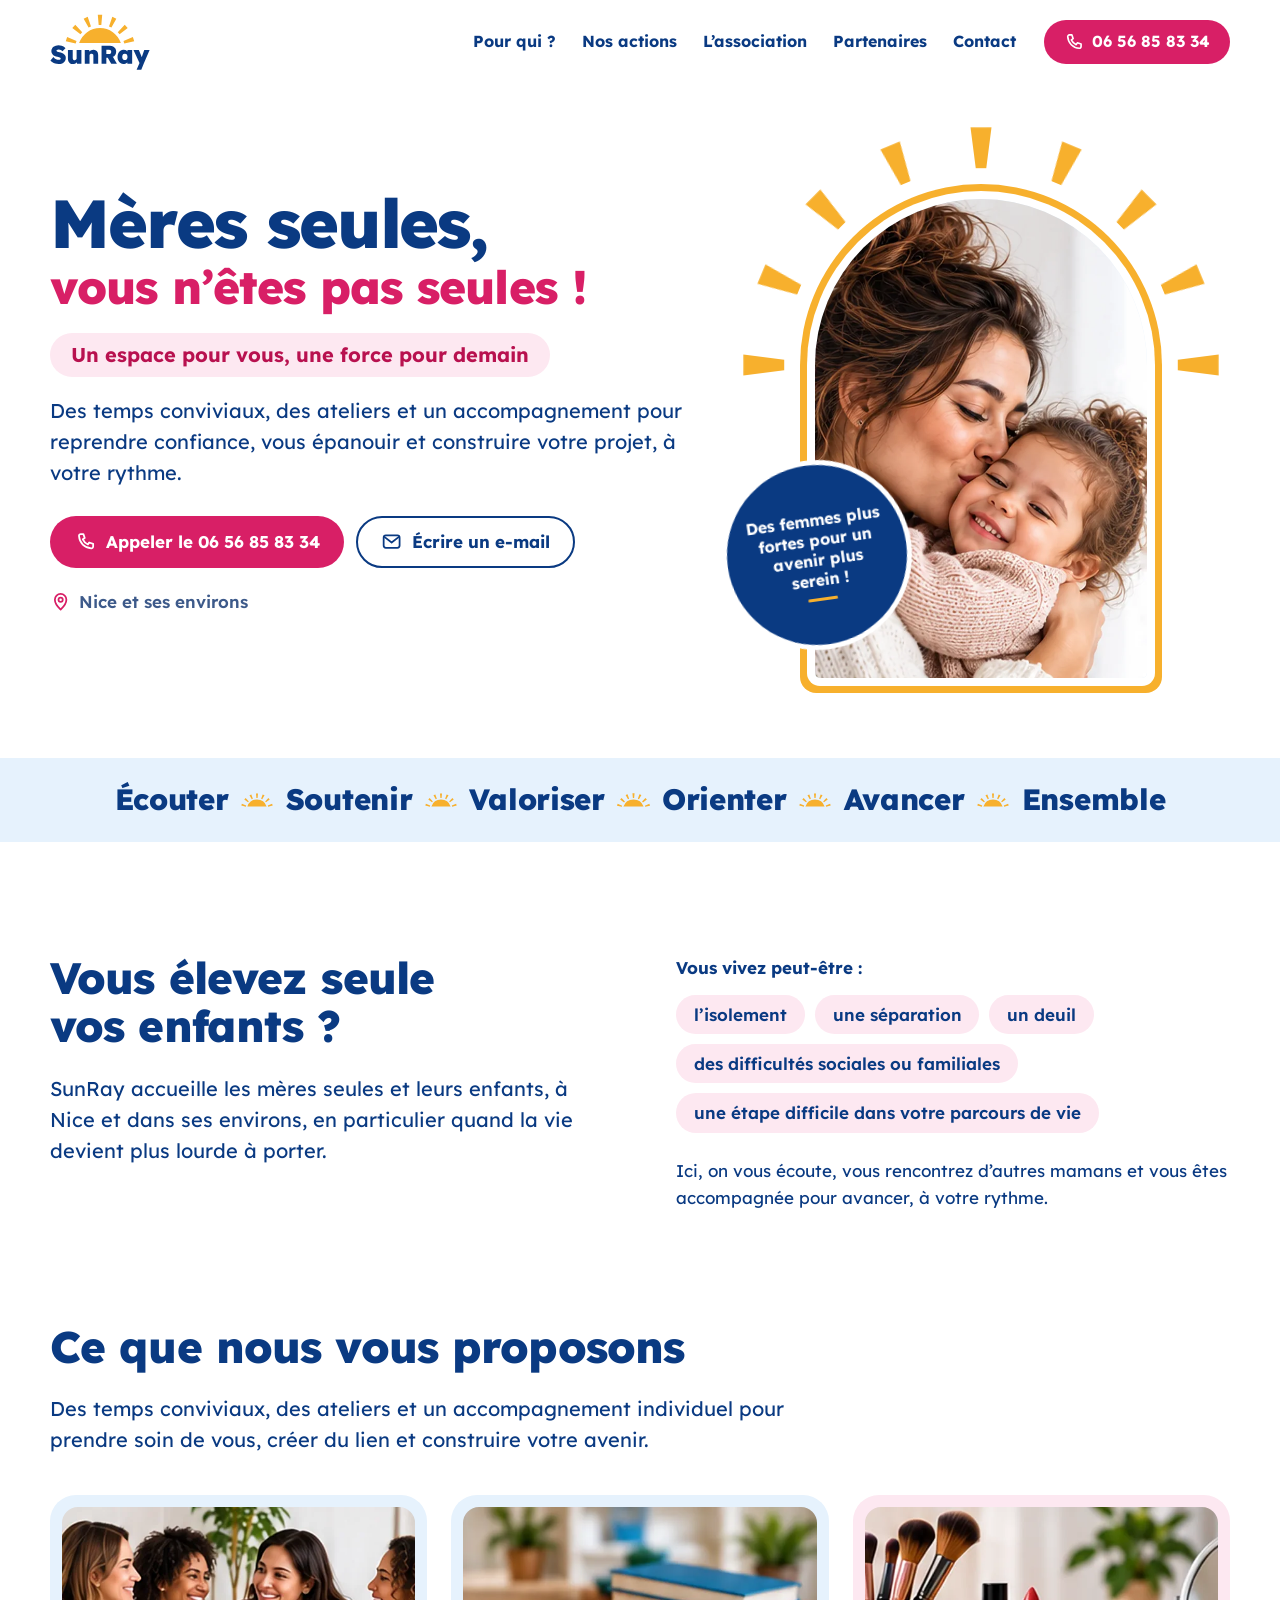
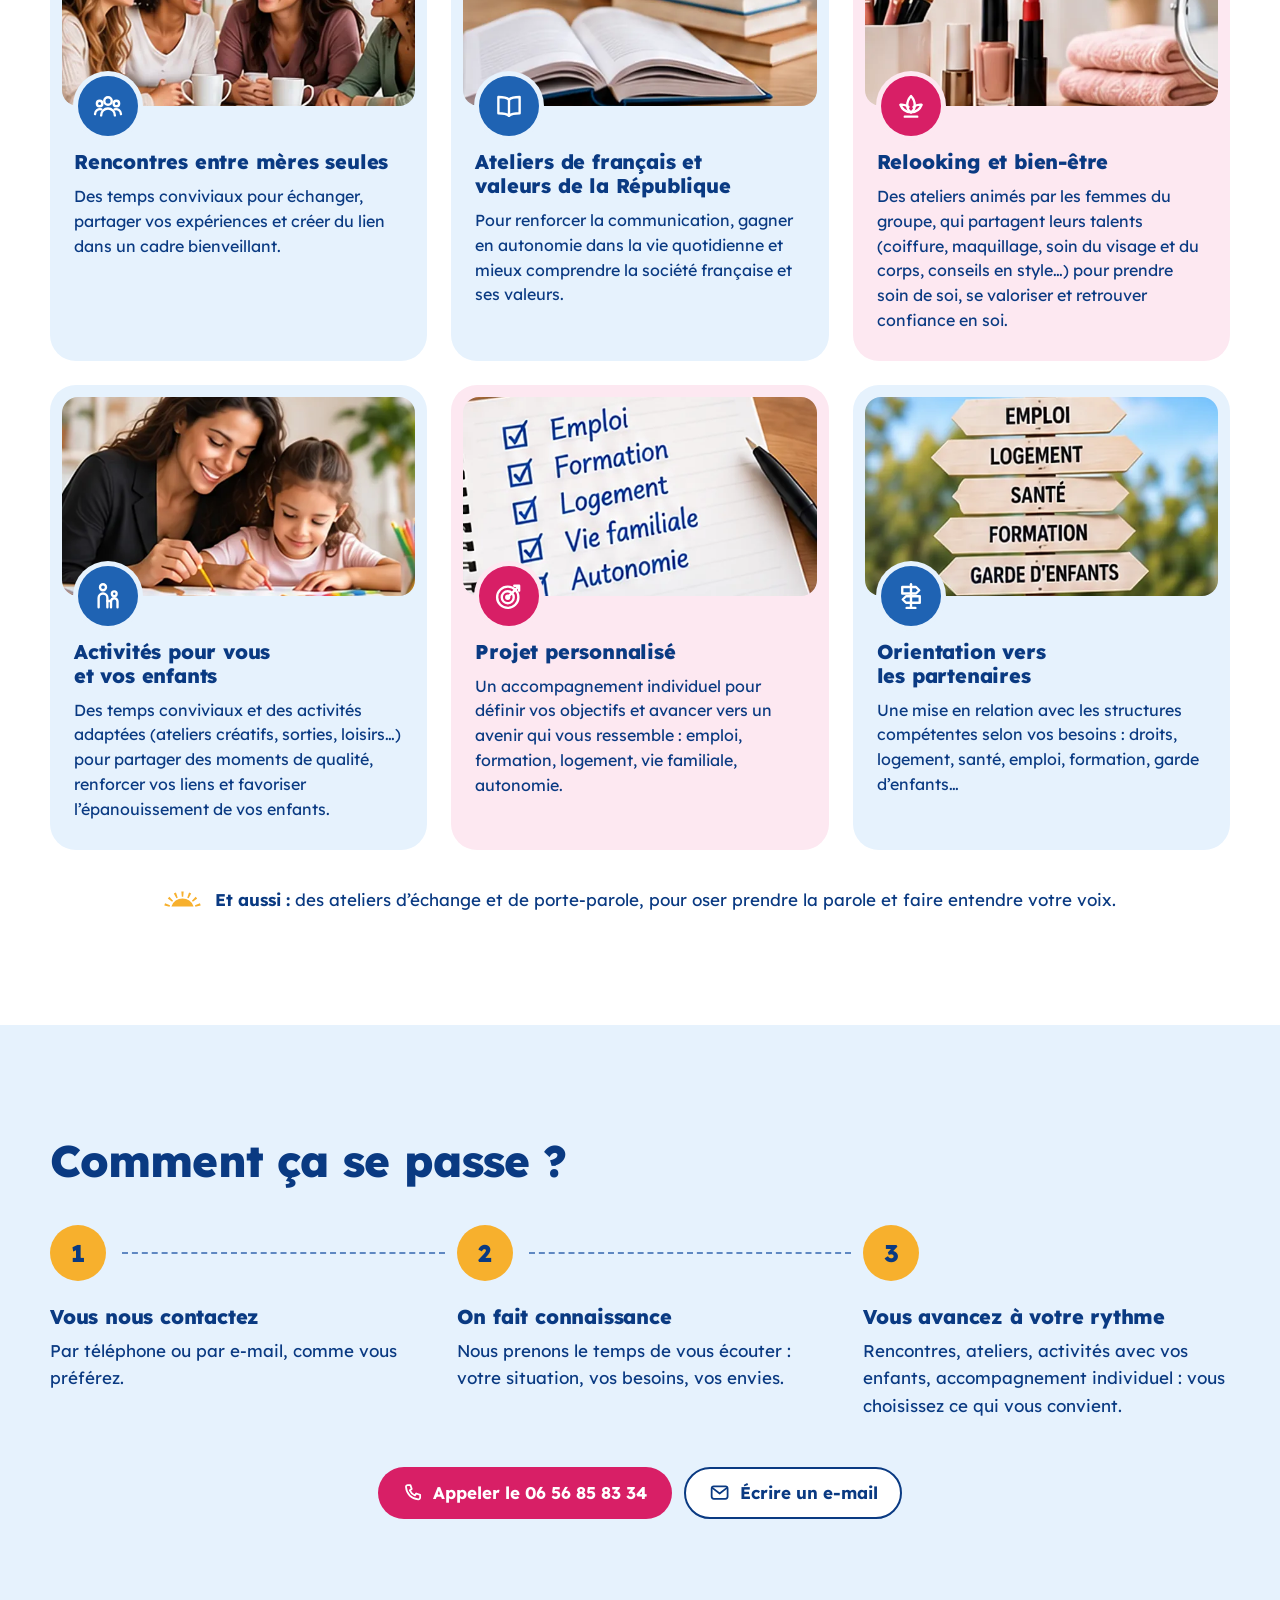
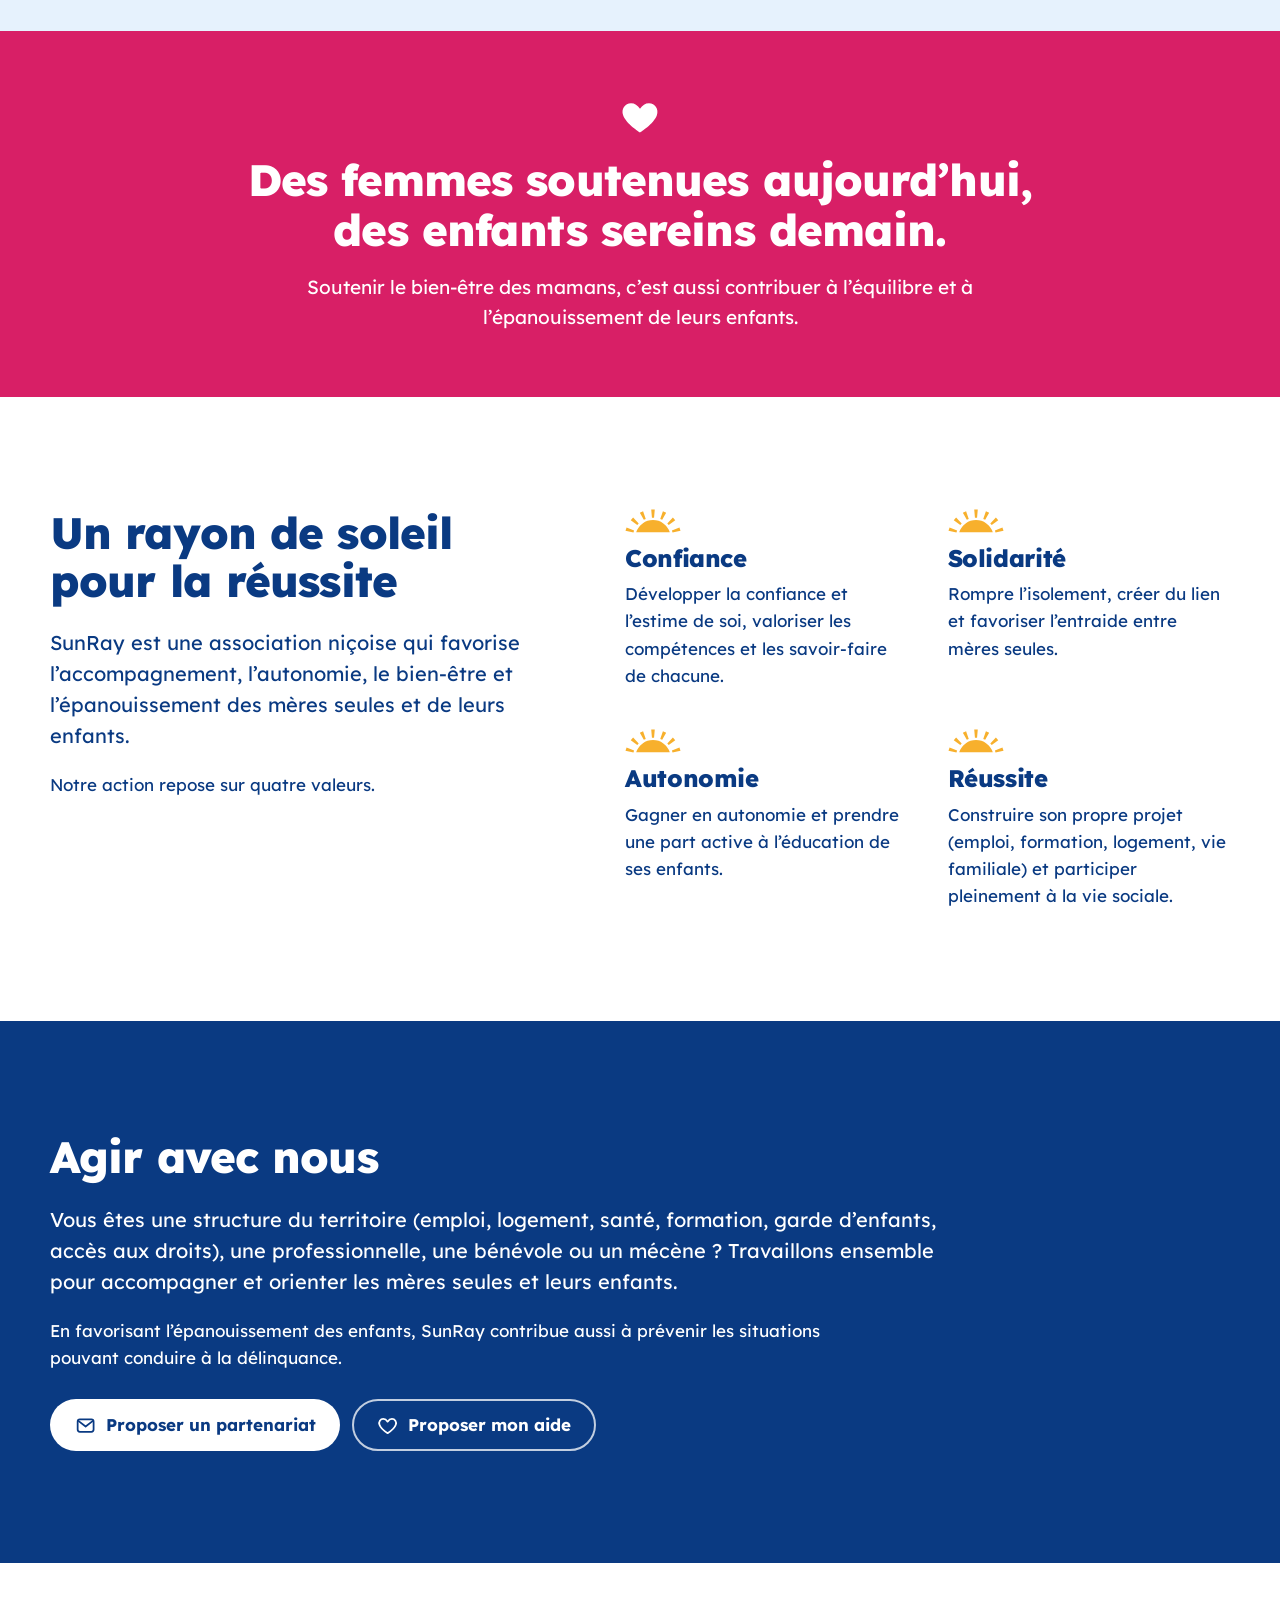
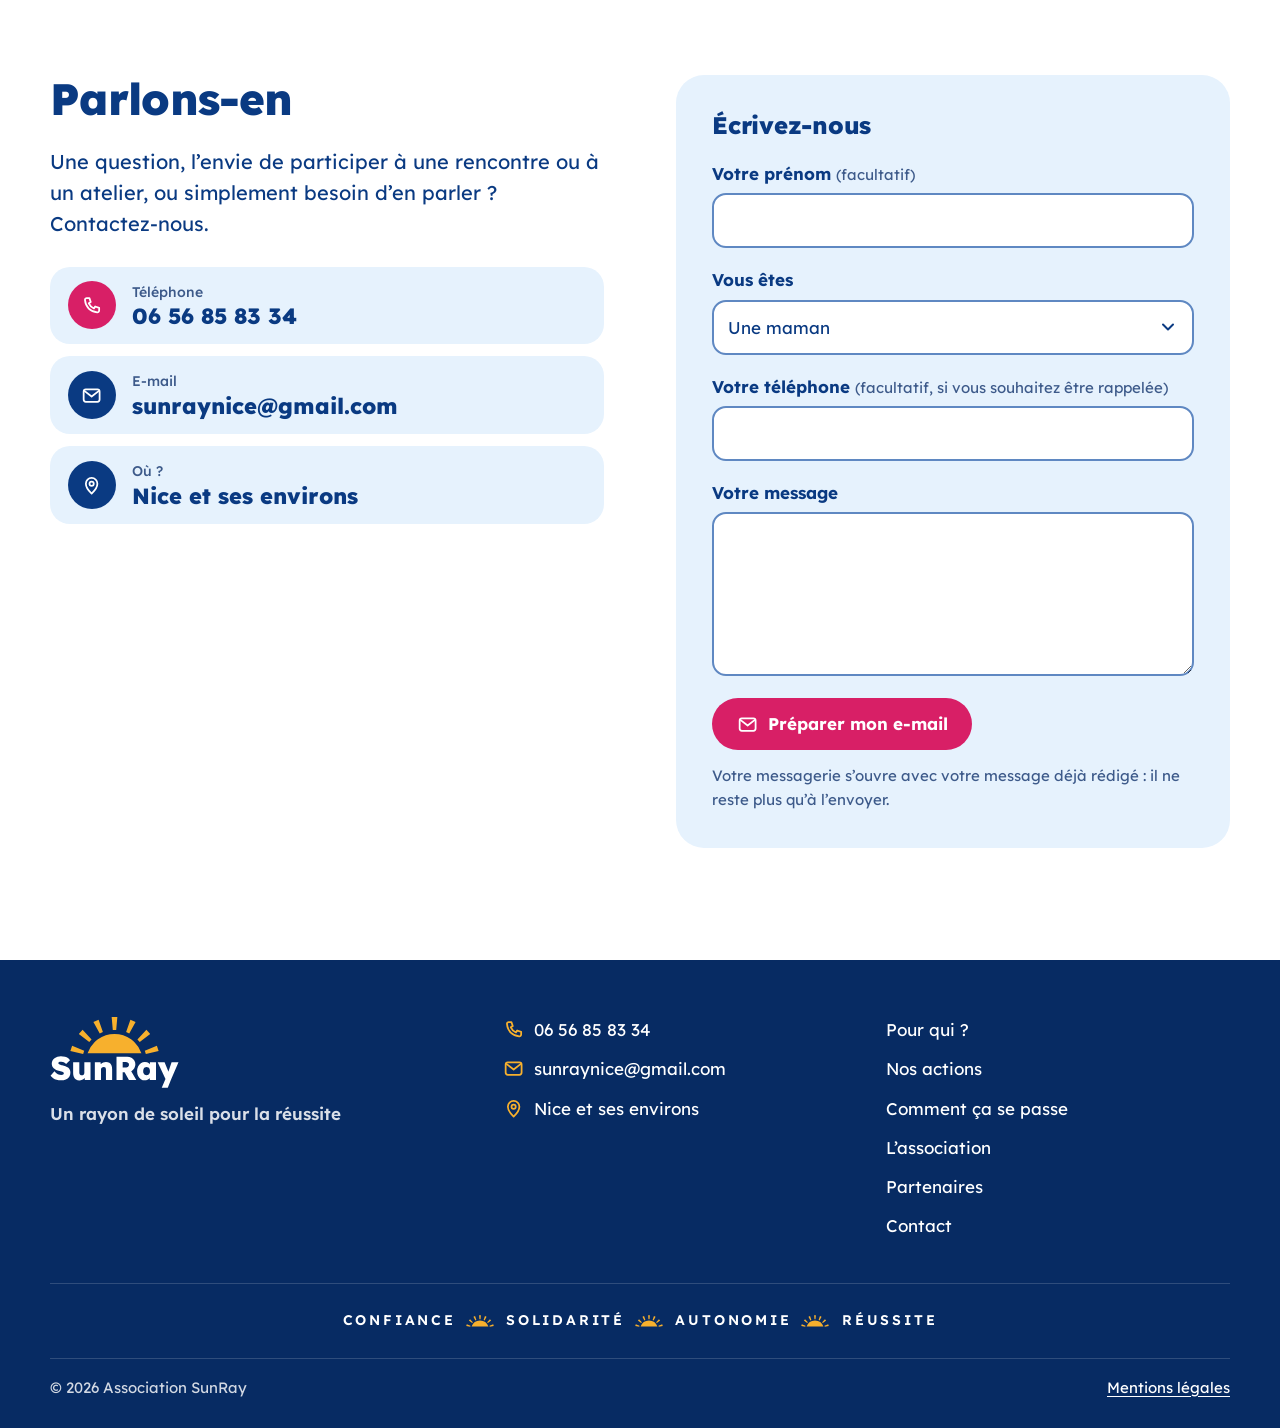
==== index.html @ 21c4cdbb "Add files via upload" ====
<!doctype html>
<html lang="fr" class="no-js">
<head>
  <meta charset="utf-8">
  <meta name="viewport" content="width=device-width, initial-scale=1">
  <title>SunRay – Association pour les mères seules à Nice</title>
  <meta name="description" content="SunRay accompagne les mères seules et leurs enfants à Nice et ses environs : rencontres, ateliers de français, bien-être, activités avec les enfants, projet personnalisé et orientation vers les partenaires.">
  <meta name="theme-color" content="#0A3A82">
  <script>document.documentElement.className = document.documentElement.className.replace("no-js", "js");</script>

  <!-- Partage sur les réseaux sociaux. Une fois le site en ligne, remplacer le chemin de l’image par l’adresse complète (ex. https://www.votre-site.fr/assets/img/og-sunray.jpg). -->
  <meta property="og:type" content="website">
  <meta property="og:locale" content="fr_FR">
  <meta property="og:site_name" content="SunRay">
  <meta property="og:title" content="SunRay – Mères seules, vous n’êtes pas seules !">
  <meta property="og:description" content="Des temps conviviaux, des ateliers et un accompagnement pour reprendre confiance, vous épanouir et construire votre projet, à votre rythme. Nice et ses environs.">
  <meta property="og:image" content="assets/img/og-sunray.jpg">
  <meta name="twitter:card" content="summary_large_image">

  <link rel="icon" href="favicon.svg" type="image/svg+xml">
  <link rel="icon" href="favicon-32.png" sizes="32x32" type="image/png">
  <link rel="apple-touch-icon" href="apple-touch-icon.png">
  <link rel="preload" href="assets/fonts/lexend-latin-var.woff2" as="font" type="font/woff2" crossorigin>
  <link rel="stylesheet" href="assets/css/style.css">

  <script type="application/ld+json">
  {
    "@context": "https://schema.org",
    "@type": "NGO",
    "name": "SunRay",
    "alternateName": "Association SunRay",
    "slogan": "Un rayon de soleil pour la réussite",
    "description": "Association qui accompagne les mères seules et leurs enfants à Nice et ses environs : rencontres, ateliers, accompagnement individuel et orientation vers les partenaires.",
    "telephone": "+33656858334",
    "email": "sunraynice@gmail.com",
    "areaServed": "Nice et ses environs",
    "address": { "@type": "PostalAddress", "addressLocality": "Nice", "addressCountry": "FR" }
  }
  </script>
</head>
<body id="top">
  <a class="skip-link" href="#contenu">Aller au contenu</a>

  <!-- Icônes -->
  <svg class="sprite" aria-hidden="true" focusable="false">
    <symbol id="i-phone" viewBox="0 0 24 24"><path d="M6.5 3.5h3l1.5 4.5-2.2 1.4a12 12 0 0 0 5.8 5.8l1.4-2.2 4.5 1.5v3a2 2 0 0 1-2.2 2C10.6 18.9 5.1 13.4 4.5 5.7a2 2 0 0 1 2-2.2z"/></symbol>
    <symbol id="i-mail" viewBox="0 0 24 24"><rect x="3" y="5" width="18" height="14" rx="2.5"/><path d="M3.8 6.6 12 13l8.2-6.4"/></symbol>
    <symbol id="i-pin" viewBox="0 0 24 24"><path d="M12 21s-6.5-6.2-6.5-11.2a6.5 6.5 0 0 1 13 0C18.5 14.8 12 21 12 21z"/><circle cx="12" cy="9.8" r="2.4"/></symbol>
    <symbol id="i-heart" viewBox="0 0 24 24"><path d="M12 20.5s-7.5-4.6-9.2-9.4C1.6 7.7 3.8 4.5 7.1 4.5c2 0 3.6 1.1 4.9 3 1.3-1.9 2.9-3 4.9-3 3.3 0 5.5 3.2 4.3 6.6-1.7 4.8-9.2 9.4-9.2 9.4z"/></symbol>
    <symbol id="i-group" viewBox="0 0 24 24"><circle cx="12" cy="8" r="3"/><path d="M6.5 19.5a5.5 5.5 0 0 1 11 0"/><circle cx="5.3" cy="10" r="2.2"/><path d="M1.6 18.5a4 4 0 0 1 5.1-3.8"/><circle cx="18.7" cy="10" r="2.2"/><path d="M22.4 18.5a4 4 0 0 0-5.1-3.8"/></symbol>
    <symbol id="i-book" viewBox="0 0 24 24"><path d="M12 6.8C10.2 5.3 7.6 4.8 3.5 4.8v13c4.1 0 6.7.5 8.5 2 1.8-1.5 4.4-2 8.5-2v-13c-4.1 0-6.7.5-8.5 2z"/><path d="M12 6.8v13"/></symbol>
    <symbol id="i-lotus" viewBox="0 0 24 24"><path d="M12 4c2.2 2.4 3 5.2 3 7.5S13.6 16 12 17c-1.6-1-3-3.2-3-5.5S9.8 6.4 12 4z"/><path d="M12 17c-3.8 0-7-2.2-8.5-6 2.6-.3 4.8.4 6.5 1.8"/><path d="M12 17c3.8 0 7-2.2 8.5-6-2.6-.3-4.8.4-6.5 1.8"/><path d="M7 20.5h10"/></symbol>
    <symbol id="i-family" viewBox="0 0 24 24"><circle cx="8" cy="5" r="2.4"/><path d="M4.5 21v-7.5a3.5 3.5 0 0 1 7 0V21"/><circle cx="17" cy="10.2" r="1.9"/><path d="M14.4 21v-4.6a2.6 2.6 0 0 1 5.2 0V21"/><path d="M11.5 16h2.9"/></symbol>
    <symbol id="i-target" viewBox="0 0 24 24"><circle cx="11" cy="13" r="8.5"/><circle cx="11" cy="13" r="4.8"/><circle cx="11" cy="13" r="1.2"/><path d="m11 13 8.5-8.5"/><path d="M16.2 3.8h3.9v3.9"/></symbol>
    <symbol id="i-signpost" viewBox="0 0 24 24"><path d="M12 2.5v19"/><path d="M5 4.8h11l2.6 2.6-2.6 2.6H5z"/><path d="M19 12.2H8l-2.6 2.6L8 17.4h11z"/><path d="M8.5 21.5h7"/></symbol>
    <symbol id="i-menu" viewBox="0 0 24 24"><path d="M4 7h16M4 12h16M4 17h16"/></symbol>
    <symbol id="i-close" viewBox="0 0 24 24"><path d="M6 6l12 12M18 6 6 18"/></symbol>
    <symbol id="i-sun" viewBox="-158 -162 316 134"><path d="M-94.74 -32 A100 100 0 0 1 94.74 -32 Z"/><path d="M110.27 -29.52 L155.26 -39.93 L149.08 -58.95 L106.57 -40.93 Z M88.73 -71.82 L125.59 -99.63 L112.21 -114.49 L80.70 -80.74 Z M51.85 -101.70 L74.21 -142.10 L55.94 -150.23 L40.89 -106.58 Z M6.00 -114.00 L10.00 -160.00 L-10.00 -160.00 L-6.00 -114.00 Z M-40.89 -106.58 L-55.94 -150.23 L-74.21 -142.10 L-51.85 -101.70 Z M-80.70 -80.74 L-112.21 -114.49 L-125.59 -99.63 L-88.73 -71.82 Z M-106.57 -40.93 L-149.08 -58.95 L-155.26 -39.93 L-110.27 -29.52 Z"/></symbol>
  </svg>

  <header class="site-header">
    <div class="container header-inner">
      <a class="brand" href="#top" aria-label="SunRay, retour en haut de la page">
        <img src="assets/img/logo-sunray.svg" alt="" width="104" height="58">
      </a>
      <button class="nav-toggle" type="button" aria-expanded="false" aria-controls="site-nav">
        <svg class="icon icon-open" aria-hidden="true"><use href="#i-menu"/></svg>
        <svg class="icon icon-close" aria-hidden="true"><use href="#i-close"/></svg>
        <span>Menu</span>
      </button>
      <nav id="site-nav" class="site-nav" aria-label="Navigation principale">
        <ul>
          <li><a href="#pour-qui">Pour qui&nbsp;?</a></li>
          <li><a href="#actions">Nos actions</a></li>
          <li><a href="#association">L’association</a></li>
          <li><a href="#agir">Partenaires</a></li>
          <li><a href="#contact">Contact</a></li>
        </ul>
        <a class="btn btn-pink btn-sm" href="tel:+33656858334">
          <svg class="icon" aria-hidden="true"><use href="#i-phone"/></svg>06&nbsp;56&nbsp;85&nbsp;83&nbsp;34
        </a>
      </nav>
    </div>
  </header>

  <main id="contenu">

    <!-- Accueil -->
    <section class="hero" aria-labelledby="hero-title">
      <div class="container hero-grid">
        <div class="hero-text">
          <h1 id="hero-title">
            <span class="h1-main">Mères seules,</span>
            <span class="h1-sub">vous n’êtes pas seules&nbsp;!</span>
          </h1>
          <p class="hero-tagline">Un espace pour vous, une force pour&nbsp;demain</p>
          <p class="hero-lead">Des temps conviviaux, des ateliers et un accompagnement pour reprendre confiance, vous épanouir et construire votre projet, à votre rythme.</p>
          <div class="btn-row">
            <a class="btn btn-pink" href="tel:+33656858334">
              <svg class="icon" aria-hidden="true"><use href="#i-phone"/></svg>Appeler le 06&nbsp;56&nbsp;85&nbsp;83&nbsp;34
            </a>
            <a class="btn btn-outline" href="mailto:sunraynice@gmail.com">
              <svg class="icon" aria-hidden="true"><use href="#i-mail"/></svg>Écrire un e-mail
            </a>
          </div>
          <p class="hero-place">
            <svg class="icon" aria-hidden="true"><use href="#i-pin"/></svg>Nice et ses environs
          </p>
        </div>

        <div class="hero-visual">
          <div class="sunrise">
            <svg class="sunrise-rays" viewBox="-100 -100 200 110" width="200" height="110" aria-hidden="true" focusable="false">
              <g transform="rotate(-180)"><polygon class="ray" style="--i:0" points="82,-2.2 99,-4.4 99,4.4 82,2.2"/></g>
              <g transform="rotate(-157.5)"><polygon class="ray" style="--i:1" points="82,-2.2 99,-4.4 99,4.4 82,2.2"/></g>
              <g transform="rotate(-135)"><polygon class="ray" style="--i:2" points="82,-2.2 99,-4.4 99,4.4 82,2.2"/></g>
              <g transform="rotate(-112.5)"><polygon class="ray" style="--i:3" points="82,-2.2 99,-4.4 99,4.4 82,2.2"/></g>
              <g transform="rotate(-90)"><polygon class="ray" style="--i:4" points="82,-2.2 99,-4.4 99,4.4 82,2.2"/></g>
              <g transform="rotate(-67.5)"><polygon class="ray" style="--i:5" points="82,-2.2 99,-4.4 99,4.4 82,2.2"/></g>
              <g transform="rotate(-45)"><polygon class="ray" style="--i:6" points="82,-2.2 99,-4.4 99,4.4 82,2.2"/></g>
              <g transform="rotate(-22.5)"><polygon class="ray" style="--i:7" points="82,-2.2 99,-4.4 99,4.4 82,2.2"/></g>
              <g transform="rotate(0)"><polygon class="ray" style="--i:8" points="82,-2.2 99,-4.4 99,4.4 82,2.2"/></g>
            </svg>
            <div class="sunrise-photo">
              <picture>
                <source type="image/webp" srcset="assets/img/hero-mere-enfant-640.webp 640w, assets/img/hero-mere-enfant-1000.webp 1000w" sizes="(min-width: 1024px) 360px, 70vw">
                <img src="assets/img/hero-mere-enfant-1000.jpg" srcset="assets/img/hero-mere-enfant-640.jpg 640w, assets/img/hero-mere-enfant-1000.jpg 1000w" sizes="(min-width: 1024px) 360px, 70vw" width="1000" height="1443" alt="Une maman embrasse tendrement sa petite fille qui sourit.">
              </picture>
            </div>
            <p class="sunrise-bubble">Des femmes plus fortes pour un avenir plus serein&nbsp;!</p>
          </div>
        </div>
      </div>
    </section>

    <!-- Démarche en six verbes -->
    <section class="verbs" aria-label="Notre façon d’agir">
      <div class="container verbs-lines">
        <ul class="verbs-list">
          <li>Écouter</li>
          <li>Soutenir</li>
          <li>Valoriser</li>
        </ul>
        <ul class="verbs-list">
          <li>Orienter</li>
          <li>Avancer</li>
          <li>Ensemble</li>
        </ul>
      </div>
    </section>

    <!-- Pour qui -->
    <section id="pour-qui" class="section who" aria-labelledby="who-title">
      <div class="container who-grid">
        <div>
          <h2 id="who-title">Vous élevez seule vos enfants&nbsp;?</h2>
          <p class="lead">SunRay accueille les mères seules et leurs enfants, à Nice et dans ses environs, en particulier quand la vie devient plus lourde à porter.</p>
        </div>
        <div class="who-detail">
          <p class="who-intro">Vous vivez peut-être&nbsp;:</p>
          <ul class="pills">
            <li>l’isolement</li>
            <li>une séparation</li>
            <li>un deuil</li>
            <li>des difficultés sociales ou familiales</li>
            <li>une étape difficile dans votre parcours de vie</li>
          </ul>
          <p>Ici, on vous écoute, vous rencontrez d’autres mamans et vous êtes accompagnée pour avancer, à votre rythme.</p>
        </div>
      </div>
    </section>

    <!-- Nos actions -->
    <section id="actions" class="section actions" aria-labelledby="actions-title">
      <div class="container">
        <div class="section-head">
          <h2 id="actions-title">Ce que nous vous proposons</h2>
          <p class="lead">Des temps conviviaux, des ateliers et un accompagnement individuel pour prendre soin de vous, créer du lien et construire votre avenir.</p>
        </div>

        <div class="action-grid">
          <article class="action tone-blue">
            <div class="action-media">
              <picture>
                <source type="image/webp" srcset="assets/img/rencontres-560.webp 560w, assets/img/rencontres-800.webp 800w" sizes="(min-width: 1024px) 360px, (min-width: 720px) 45vw, 90vw">
                <img src="assets/img/rencontres-800.jpg" srcset="assets/img/rencontres-560.jpg 560w, assets/img/rencontres-800.jpg 800w" sizes="(min-width: 1024px) 360px, (min-width: 720px) 45vw, 90vw" width="800" height="450" loading="lazy" decoding="async" alt="Quatre femmes souriantes discutent autour d’un café.">
              </picture>
              <span class="action-badge"><svg class="icon" aria-hidden="true"><use href="#i-group"/></svg></span>
            </div>
            <h3>Rencontres entre mères seules</h3>
            <p>Des temps conviviaux pour échanger, partager vos expériences et créer du lien dans un cadre bienveillant.</p>
          </article>

          <article class="action tone-blue">
            <div class="action-media">
              <picture>
                <source type="image/webp" srcset="assets/img/francais-560.webp 560w, assets/img/francais-800.webp 800w" sizes="(min-width: 1024px) 360px, (min-width: 720px) 45vw, 90vw">
                <img src="assets/img/francais-800.jpg" srcset="assets/img/francais-560.jpg 560w, assets/img/francais-800.jpg 800w" sizes="(min-width: 1024px) 360px, (min-width: 720px) 45vw, 90vw" width="800" height="450" loading="lazy" decoding="async" alt="Un livre ouvert posé devant une pile de livres.">
              </picture>
              <span class="action-badge"><svg class="icon" aria-hidden="true"><use href="#i-book"/></svg></span>
            </div>
            <h3>Ateliers de français et valeurs de la République</h3>
            <p>Pour renforcer la communication, gagner en autonomie dans la vie quotidienne et mieux comprendre la société française et ses valeurs.</p>
          </article>

          <article class="action tone-pink">
            <div class="action-media">
              <picture>
                <source type="image/webp" srcset="assets/img/bien-etre-560.webp 560w, assets/img/bien-etre-800.webp 800w" sizes="(min-width: 1024px) 360px, (min-width: 720px) 45vw, 90vw">
                <img src="assets/img/bien-etre-800.jpg" srcset="assets/img/bien-etre-560.jpg 560w, assets/img/bien-etre-800.jpg 800w" sizes="(min-width: 1024px) 360px, (min-width: 720px) 45vw, 90vw" width="800" height="450" loading="lazy" decoding="async" alt="Pinceaux de maquillage, vernis, rouge à lèvres et serviettes roses.">
              </picture>
              <span class="action-badge"><svg class="icon" aria-hidden="true"><use href="#i-lotus"/></svg></span>
            </div>
            <h3>Relooking et bien-être</h3>
            <p>Des ateliers animés par les femmes du groupe, qui partagent leurs talents (coiffure, maquillage, soin du visage et du corps, conseils en style…) pour prendre soin de soi, se valoriser et retrouver confiance en soi.</p>
          </article>

          <article class="action tone-blue">
            <div class="action-media">
              <picture>
                <source type="image/webp" srcset="assets/img/activites-enfants-560.webp 560w, assets/img/activites-enfants-800.webp 800w" sizes="(min-width: 1024px) 360px, (min-width: 720px) 45vw, 90vw">
                <img src="assets/img/activites-enfants-800.jpg" srcset="assets/img/activites-enfants-560.jpg 560w, assets/img/activites-enfants-800.jpg 800w" sizes="(min-width: 1024px) 360px, (min-width: 720px) 45vw, 90vw" width="800" height="450" loading="lazy" decoding="async" alt="Une maman et sa fille dessinent ensemble.">
              </picture>
              <span class="action-badge"><svg class="icon" aria-hidden="true"><use href="#i-family"/></svg></span>
            </div>
            <h3>Activités pour vous et vos enfants</h3>
            <p>Des temps conviviaux et des activités adaptées (ateliers créatifs, sorties, loisirs…) pour partager des moments de qualité, renforcer vos liens et favoriser l’épanouissement de vos enfants.</p>
          </article>

          <article class="action tone-pink">
            <div class="action-media">
              <picture>
                <source type="image/webp" srcset="assets/img/projet-560.webp 560w, assets/img/projet-800.webp 800w" sizes="(min-width: 1024px) 360px, (min-width: 720px) 45vw, 90vw">
                <img src="assets/img/projet-800.jpg" srcset="assets/img/projet-560.jpg 560w, assets/img/projet-800.jpg 800w" sizes="(min-width: 1024px) 360px, (min-width: 720px) 45vw, 90vw" width="800" height="450" loading="lazy" decoding="async" alt="Une liste cochée : emploi, formation, logement, vie familiale, autonomie.">
              </picture>
              <span class="action-badge"><svg class="icon" aria-hidden="true"><use href="#i-target"/></svg></span>
            </div>
            <h3>Projet personnalisé</h3>
            <p>Un accompagnement individuel pour définir vos objectifs et avancer vers un avenir qui vous ressemble&nbsp;: emploi, formation, logement, vie familiale, autonomie.</p>
          </article>

          <article class="action tone-blue">
            <div class="action-media">
              <picture>
                <source type="image/webp" srcset="assets/img/orientation-560.webp 560w, assets/img/orientation-800.webp 800w" sizes="(min-width: 1024px) 360px, (min-width: 720px) 45vw, 90vw">
                <img src="assets/img/orientation-800.jpg" srcset="assets/img/orientation-560.jpg 560w, assets/img/orientation-800.jpg 800w" sizes="(min-width: 1024px) 360px, (min-width: 720px) 45vw, 90vw" width="800" height="450" loading="lazy" decoding="async" alt="Un panneau indicateur : emploi, logement, santé, formation, garde d’enfants.">
              </picture>
              <span class="action-badge"><svg class="icon" aria-hidden="true"><use href="#i-signpost"/></svg></span>
            </div>
            <h3>Orientation vers les partenaires</h3>
            <p>Une mise en relation avec les structures compétentes selon vos besoins&nbsp;: droits, logement, santé, emploi, formation, garde d’enfants…</p>
          </article>
        </div>

        <p class="actions-more"><span><strong>Et aussi&nbsp;:</strong> des ateliers d’échange et de porte-parole, pour oser prendre la parole et faire entendre votre voix.</span></p>
      </div>
    </section>

    <!-- Comment ça se passe -->
    <section id="demarche" class="section steps-section" aria-labelledby="steps-title">
      <div class="container">
        <div class="section-head">
          <h2 id="steps-title">Comment ça se passe&nbsp;?</h2>
        </div>
        <ol class="steps">
          <li>
            <span class="step-num" aria-hidden="true">1</span>
            <h3>Vous nous contactez</h3>
            <p>Par téléphone ou par e-mail, comme vous préférez.</p>
          </li>
          <li>
            <span class="step-num" aria-hidden="true">2</span>
            <h3>On fait connaissance</h3>
            <p>Nous prenons le temps de vous écouter&nbsp;: votre situation, vos besoins, vos envies.</p>
          </li>
          <li>
            <span class="step-num" aria-hidden="true">3</span>
            <h3>Vous avancez à votre rythme</h3>
            <p>Rencontres, ateliers, activités avec vos enfants, accompagnement individuel&nbsp;: vous choisissez ce qui vous convient.</p>
          </li>
        </ol>
        <div class="btn-row btn-row-center">
          <a class="btn btn-pink" href="tel:+33656858334">
            <svg class="icon" aria-hidden="true"><use href="#i-phone"/></svg>Appeler le 06&nbsp;56&nbsp;85&nbsp;83&nbsp;34
          </a>
          <a class="btn btn-outline" href="mailto:sunraynice@gmail.com">
            <svg class="icon" aria-hidden="true"><use href="#i-mail"/></svg>Écrire un e-mail
          </a>
        </div>
      </div>
    </section>

    <!-- Promesse -->
    <section class="promise" aria-label="Notre conviction">
      <div class="container promise-inner">
        <svg class="promise-heart" aria-hidden="true"><use href="#i-heart"/></svg>
        <p class="promise-text"><span>Des femmes soutenues aujourd’hui,</span> <span>des enfants sereins demain.</span></p>
        <p class="promise-sub">Soutenir le bien-être des mamans, c’est aussi contribuer à l’équilibre et à l’épanouissement de leurs enfants.</p>
      </div>
    </section>

    <!-- L'association -->
    <section id="association" class="section about" aria-labelledby="about-title">
      <div class="container about-grid">
        <div class="about-intro">
          <h2 id="about-title">Un rayon de soleil pour la réussite</h2>
          <p class="lead">SunRay est une association niçoise qui favorise l’accompagnement, l’autonomie, le bien-être et l’épanouissement des mères seules et de leurs enfants.</p>
          <p>Notre action repose sur quatre valeurs.</p>
        </div>
        <dl class="values">
          <div class="value">
            <dt><svg class="value-sun" aria-hidden="true"><use href="#i-sun"/></svg>Confiance</dt>
            <dd>Développer la confiance et l’estime de soi, valoriser les compétences et les savoir-faire de chacune.</dd>
          </div>
          <div class="value">
            <dt><svg class="value-sun" aria-hidden="true"><use href="#i-sun"/></svg>Solidarité</dt>
            <dd>Rompre l’isolement, créer du lien et favoriser l’entraide entre mères seules.</dd>
          </div>
          <div class="value">
            <dt><svg class="value-sun" aria-hidden="true"><use href="#i-sun"/></svg>Autonomie</dt>
            <dd>Gagner en autonomie et prendre une part active à l’éducation de ses enfants.</dd>
          </div>
          <div class="value">
            <dt><svg class="value-sun" aria-hidden="true"><use href="#i-sun"/></svg>Réussite</dt>
            <dd>Construire son propre projet (emploi, formation, logement, vie familiale) et participer pleinement à la vie sociale.</dd>
          </div>
        </dl>
      </div>
    </section>

    <!-- Partenaires -->
    <section id="agir" class="section partners" aria-labelledby="partners-title">
      <div class="container partners-inner">
        <h2 id="partners-title">Agir avec nous</h2>
        <p class="lead">Vous êtes une structure du territoire (emploi, logement, santé, formation, garde d’enfants, accès aux droits), une professionnelle, une bénévole ou un mécène&nbsp;? Travaillons ensemble pour accompagner et orienter les mères seules et leurs enfants.</p>
        <p>En favorisant l’épanouissement des enfants, SunRay contribue aussi à prévenir les situations pouvant conduire à la délinquance.</p>
        <div class="btn-row">
          <a class="btn btn-light" href="mailto:sunraynice@gmail.com?subject=Partenariat%20avec%20SunRay">
            <svg class="icon" aria-hidden="true"><use href="#i-mail"/></svg>Proposer un partenariat
          </a>
          <a class="btn btn-outline-light" href="mailto:sunraynice@gmail.com?subject=Je%20souhaite%20aider%20SunRay">
            <svg class="icon" aria-hidden="true"><use href="#i-heart"/></svg>Proposer mon aide
          </a>
        </div>
      </div>
    </section>

    <!-- Contact -->
    <section id="contact" class="section contact" aria-labelledby="contact-title">
      <div class="container contact-grid">
        <div class="contact-info">
          <h2 id="contact-title">Parlons-en</h2>
          <p class="lead">Une question, l’envie de participer à une rencontre ou à un atelier, ou simplement besoin d’en parler&nbsp;? Contactez-nous.</p>
          <ul class="contact-list">
            <li>
              <a href="tel:+33656858334">
                <span class="contact-icon"><svg class="icon" aria-hidden="true"><use href="#i-phone"/></svg></span>
                <span><span class="contact-label">Téléphone</span><span class="contact-value">06&nbsp;56&nbsp;85&nbsp;83&nbsp;34</span></span>
              </a>
            </li>
            <li>
              <a href="mailto:sunraynice@gmail.com">
                <span class="contact-icon"><svg class="icon" aria-hidden="true"><use href="#i-mail"/></svg></span>
                <span><span class="contact-label">E-mail</span><span class="contact-value">sunraynice@gmail.com</span></span>
              </a>
            </li>
            <li>
              <div>
                <span class="contact-icon"><svg class="icon" aria-hidden="true"><use href="#i-pin"/></svg></span>
                <span><span class="contact-label">Où&nbsp;?</span><span class="contact-value">Nice et ses environs</span></span>
              </div>
            </li>
          </ul>
        </div>

        <form id="contact-form" class="contact-form" action="mailto:sunraynice@gmail.com" method="post" enctype="text/plain">
          <h3>Écrivez-nous</h3>
          <div class="field">
            <label for="f-prenom">Votre prénom <span class="optional">(facultatif)</span></label>
            <input id="f-prenom" name="prenom" type="text" autocomplete="given-name">
          </div>
          <div class="field">
            <label for="f-profil">Vous êtes</label>
            <select id="f-profil" name="profil">
              <option>Une maman</option>
              <option>Une structure ou un partenaire</option>
              <option>Une bénévole ou un mécène</option>
              <option>Autre</option>
            </select>
          </div>
          <div class="field">
            <label for="f-tel">Votre téléphone <span class="optional">(facultatif, si vous souhaitez être rappelée)</span></label>
            <input id="f-tel" name="telephone" type="tel" autocomplete="tel" inputmode="tel">
          </div>
          <div class="field">
            <label for="f-message">Votre message</label>
            <textarea id="f-message" name="message" rows="5" required></textarea>
          </div>
          <button class="btn btn-pink" type="submit">
            <svg class="icon" aria-hidden="true"><use href="#i-mail"/></svg>Préparer mon e-mail
          </button>
          <p class="form-note" id="form-status" role="status">Votre messagerie s’ouvre avec votre message déjà rédigé&nbsp;: il ne reste plus qu’à l’envoyer.</p>
        </form>
      </div>
    </section>
  </main>

  <footer class="site-footer">
    <div class="container footer-grid">
      <div class="footer-brand">
        <img src="assets/img/logo-sunray-blanc.svg" alt="SunRay" width="130" height="72">
        <p>Un rayon de soleil pour la réussite</p>
      </div>
      <ul class="footer-contact">
        <li><a href="tel:+33656858334"><svg class="icon" aria-hidden="true"><use href="#i-phone"/></svg>06&nbsp;56&nbsp;85&nbsp;83&nbsp;34</a></li>
        <li><a href="mailto:sunraynice@gmail.com"><svg class="icon" aria-hidden="true"><use href="#i-mail"/></svg>sunraynice@gmail.com</a></li>
        <li><svg class="icon" aria-hidden="true"><use href="#i-pin"/></svg>Nice et ses environs</li>
      </ul>
      <nav class="footer-nav" aria-label="Plan du site">
        <ul>
          <li><a href="#pour-qui">Pour qui&nbsp;?</a></li>
          <li><a href="#actions">Nos actions</a></li>
          <li><a href="#demarche">Comment ça se passe</a></li>
          <li><a href="#association">L’association</a></li>
          <li><a href="#agir">Partenaires</a></li>
          <li><a href="#contact">Contact</a></li>
        </ul>
      </nav>
    </div>
    <div class="container footer-values">
      <ul>
        <li>Confiance</li>
        <li>Solidarité</li>
      </ul>
      <ul>
        <li>Autonomie</li>
        <li>Réussite</li>
      </ul>
    </div>
    <div class="container footer-legal">
      <p>© <span data-year>2026</span> Association SunRay</p>
      <a href="mentions-legales.html">Mentions légales</a>
    </div>
  </footer>

  <aside class="callbar" aria-label="Contact rapide">
    <a class="callbar-call" href="tel:+33656858334"><svg class="icon" aria-hidden="true"><use href="#i-phone"/></svg>Appeler</a>
    <a class="callbar-mail" href="mailto:sunraynice@gmail.com"><svg class="icon" aria-hidden="true"><use href="#i-mail"/></svg>Écrire</a>
  </aside>

  <script src="assets/js/main.js" defer></script>
</body>
</html>
---- assets/css/style.css ----
/* ==========================================================================
   SunRay — feuille de style
   Couleurs et typographie reprises du flyer de l’association.
   ========================================================================== */

@font-face {
  font-family: "Lexend";
  src: url("../fonts/lexend-latin-var.woff2") format("woff2-variations"),
       url("../fonts/lexend-latin-var.woff2") format("woff2");
  font-weight: 100 900;
  font-style: normal;
  font-display: swap;
}

:root {
  --navy: #0A3A82;        /* bleu nuit du logo */
  --navy-deep: #072B63;
  --blue: #1F63B3;        /* bleu des pastilles */
  --pink: #D81F66;        /* rose des boutons */
  --pink-dark: #B8114F;
  --sun: #F7B02D;         /* soleil du logo */
  --sky: #E6F2FD;         /* fond bleu clair */
  --sky-line: #CFE3F8;
  --blush: #FDE8F1;       /* fond rose clair */
  --text: #0A3A82;
  --text-soft: #3D5A8A;
  --field-line: #5F88C2;

  --gutter: 20px;
  --maxw: 1180px;
  --header-h: 68px;
  --section-y: 64px;

  --sun-mark: url("data:image/svg+xml,%3Csvg xmlns='http://www.w3.org/2000/svg' viewBox='-158 -162 316 134'%3E%3Cg fill='%23F7B02D'%3E%3Cpath d='M-94.74 -32 A100 100 0 0 1 94.74 -32 Z'/%3E%3Cpath d='M110.27 -29.52 L155.26 -39.93 L149.08 -58.95 L106.57 -40.93 Z M88.73 -71.82 L125.59 -99.63 L112.21 -114.49 L80.70 -80.74 Z M51.85 -101.70 L74.21 -142.10 L55.94 -150.23 L40.89 -106.58 Z M6.00 -114.00 L10.00 -160.00 L-10.00 -160.00 L-6.00 -114.00 Z M-40.89 -106.58 L-55.94 -150.23 L-74.21 -142.10 L-51.85 -101.70 Z M-80.70 -80.74 L-112.21 -114.49 L-125.59 -99.63 L-88.73 -71.82 Z M-106.57 -40.93 L-149.08 -58.95 L-155.26 -39.93 L-110.27 -29.52 Z'/%3E%3C/g%3E%3C/svg%3E");
}
@media (min-width: 720px)  { :root { --gutter: 32px; --header-h: 76px; --section-y: 88px; } }
@media (min-width: 1024px) { :root { --gutter: 40px; --header-h: 84px; --section-y: 112px; } }

/* ---------- Base ---------- */
*, *::before, *::after { box-sizing: border-box; }

html {
  -webkit-text-size-adjust: 100%;
  scroll-behavior: smooth;
  scroll-padding-top: calc(var(--header-h) + 12px);
}
@media (prefers-reduced-motion: reduce) { html { scroll-behavior: auto; } }

body {
  margin: 0;
  background: #fff;
  color: var(--text);
  font-family: "Lexend", system-ui, -apple-system, "Segoe UI", Roboto, Arial, sans-serif;
  font-size: 1.0625rem;
  line-height: 1.6;
  text-rendering: optimizeLegibility;
  -webkit-font-smoothing: antialiased;
}

img, svg { max-width: 100%; }
img { height: auto; }

h1, h2, h3 {
  margin: 0 0 .5em;
  color: var(--navy);
  font-weight: 800;
  line-height: 1.1;
  letter-spacing: -0.02em;
  text-wrap: balance;
}
h2 { font-size: clamp(1.75rem, 1.25rem + 2.1vw, 2.75rem); }
h3 { font-size: 1.25rem; line-height: 1.2; letter-spacing: -0.01em; }

p { margin: 0 0 1em; max-width: 65ch; }
p:last-child { margin-bottom: 0; }

a { color: var(--blue); text-underline-offset: .18em; }
a:hover { color: var(--pink); }

:focus-visible { outline: 3px solid var(--blue); outline-offset: 3px; border-radius: 4px; }
.partners :focus-visible,
.promise :focus-visible,
.site-footer :focus-visible { outline-color: var(--sun); }

.container {
  width: 100%;
  max-width: calc(var(--maxw) + 2 * var(--gutter));
  margin-left: auto;
  margin-right: auto;
  padding-left: var(--gutter);
  padding-right: var(--gutter);
}

.lead { font-size: clamp(1.0625rem, 1rem + .4vw, 1.25rem); line-height: 1.55; }

.sprite { position: absolute; width: 0; height: 0; overflow: hidden; }

.icon {
  width: 1.25em;
  height: 1.25em;
  flex: none;
  fill: none;
  stroke: currentColor;
  stroke-width: 2;
  stroke-linecap: round;
  stroke-linejoin: round;
}

.skip-link {
  position: absolute;
  left: 12px;
  top: -80px;
  z-index: 100;
  padding: 10px 16px;
  border-radius: 10px;
  background: var(--navy);
  color: #fff;
  font-weight: 700;
}
.skip-link:focus { top: 12px; color: #fff; }

/* ---------- Boutons ---------- */
.btn {
  display: inline-flex;
  align-items: center;
  justify-content: center;
  gap: .55em;
  min-height: 52px;
  padding: .75em 1.35em;
  border: 2px solid transparent;
  border-radius: 999px;
  font: inherit;
  font-size: 1.0625rem;
  font-weight: 700;
  line-height: 1.2;
  text-align: center;
  text-decoration: none;
  cursor: pointer;
  transition: background-color .15s ease, color .15s ease, border-color .15s ease;
}
.btn-sm { min-height: 44px; padding: .5em 1.1em; font-size: 1rem; }
.btn-pink { background: var(--pink); color: #fff; }
.btn-pink:hover { background: var(--pink-dark); color: #fff; }
.btn-outline { background: #fff; border-color: var(--navy); color: var(--navy); }
.btn-outline:hover { background: var(--sky); color: var(--navy); }
.btn-light { background: #fff; color: var(--navy); }
.btn-light:hover { background: var(--sky); color: var(--navy); }
.btn-outline-light { border-color: rgba(255, 255, 255, .75); color: #fff; }
.btn-outline-light:hover { border-color: #fff; background: rgba(255, 255, 255, .1); color: #fff; }

.btn-row { display: flex; flex-wrap: wrap; gap: 12px; margin-top: 28px; }
.btn-row-center { justify-content: center; }
@media (max-width: 479px) { .btn-row .btn { width: 100%; } }

/* ---------- En-tête ---------- */
.site-header {
  position: sticky;
  top: 0;
  z-index: 50;
  background: rgba(255, 255, 255, .97);
  border-bottom: 1px solid transparent;
  transition: border-color .2s ease;
}
.site-header.is-scrolled { border-bottom-color: var(--sky-line); }
@supports ((-webkit-backdrop-filter: blur(1px)) or (backdrop-filter: blur(1px))) {
  .site-header { background: rgba(255, 255, 255, .9); -webkit-backdrop-filter: saturate(1.4) blur(10px); backdrop-filter: saturate(1.4) blur(10px); }
}

.header-inner {
  display: flex;
  align-items: center;
  justify-content: space-between;
  gap: 16px;
  height: var(--header-h);
}
.brand { display: block; flex: none; border-radius: 8px; }
.brand img { display: block; width: auto; height: 46px; }
@media (min-width: 720px)  { .brand img { height: 52px; } }
@media (min-width: 1024px) { .brand img { height: 56px; } }

.nav-toggle {
  display: inline-flex;
  align-items: center;
  gap: 8px;
  min-height: 44px;
  padding: 8px 16px 8px 12px;
  border: 2px solid var(--sky-line);
  border-radius: 999px;
  background: #fff;
  color: var(--navy);
  font: inherit;
  font-size: 1rem;
  font-weight: 700;
  cursor: pointer;
}
.nav-toggle .icon { width: 24px; height: 24px; }
.nav-toggle .icon-close,
.nav-open .nav-toggle .icon-open { display: none; }
.nav-open .nav-toggle .icon-close { display: inline; }

.site-nav {
  display: none;
  position: fixed;
  left: 0;
  right: 0;
  top: var(--header-h);
  max-height: calc(100vh - var(--header-h));
  overflow-y: auto;
  padding: 8px var(--gutter) 28px;
  background: #fff;
  border-top: 1px solid var(--sky-line);
  box-shadow: 0 24px 32px -24px rgba(10, 58, 130, .35);
}
.nav-open .site-nav { display: block; }
.site-nav ul { list-style: none; margin: 0; padding: 0; }
.site-nav a:not(.btn) {
  display: block;
  padding: 14px 4px;
  border-bottom: 1px solid var(--sky);
  color: var(--navy);
  font-size: 1.25rem;
  font-weight: 700;
  text-decoration: none;
}
.site-nav a:not(.btn):hover { color: var(--pink); }
.site-nav .btn { width: 100%; margin-top: 20px; }

/* Sans JavaScript : le menu reste visible sous le logo */
.no-js .nav-toggle { display: none; }
.no-js .header-inner { flex-wrap: wrap; height: auto; padding-top: 10px; padding-bottom: 10px; }
.no-js .site-nav { display: block; position: static; width: 100%; padding: 0; border: 0; box-shadow: none; }

@media (min-width: 1080px) {
  .nav-toggle { display: none; }
  .site-nav,
  .no-js .site-nav {
    display: flex;
    align-items: center;
    gap: 28px;
    position: static;
    width: auto;
    max-height: none;
    overflow: visible;
    padding: 0;
    border: 0;
    background: none;
    box-shadow: none;
  }
  .no-js .header-inner { flex-wrap: nowrap; height: var(--header-h); padding-top: 0; padding-bottom: 0; }
  .site-nav ul { display: flex; gap: 26px; }
  .site-nav a:not(.btn) { padding: 8px 0; border: 0; font-size: 1rem; }
  .site-nav .btn { width: auto; margin: 0; }
}

/* ---------- Accueil ---------- */
.hero { padding: 28px 0 56px; overflow: hidden; }
.hero-grid { display: grid; gap: 40px; align-items: center; }
@media (min-width: 900px) {
  .hero { padding: 40px 0 80px; }
  .hero-grid { grid-template-columns: minmax(0, 1.12fr) minmax(0, .88fr); gap: 48px; }
}

.hero h1 {
  margin: 0 0 22px;
  font-size: clamp(2.25rem, 1.3rem + 4.2vw, 4.25rem);
  line-height: 1.02;
  letter-spacing: -0.03em;
}
.h1-main { display: block; color: var(--navy); }
.h1-sub {
  display: block;
  margin-top: .14em;
  color: var(--pink);
  font-size: .68em;
  letter-spacing: -0.02em;
}

.hero-tagline {
  display: inline-block;
  margin: 0 0 18px;
  padding: .45em 1.05em;
  border-radius: 999px;
  background: var(--blush);
  color: var(--pink-dark);
  font-size: clamp(1rem, .92rem + .45vw, 1.25rem);
  font-weight: 700;
  line-height: 1.3;
}
.hero-lead { margin: 0; font-size: clamp(1.0625rem, 1rem + .35vw, 1.25rem); line-height: 1.55; max-width: 34em; }
.hero-place {
  display: flex;
  align-items: center;
  gap: 8px;
  margin: 20px 0 0;
  color: var(--text-soft);
  font-weight: 600;
}
.hero-place .icon { color: var(--pink); }

/* Le soleil levant : la photo dans une arche, entourée des rayons du logo */
.sunrise {
  position: relative;
  width: 100%;
  max-width: 30rem;
  margin: 0 auto;
  padding: 14.8% 14.8% 0;
}
.sunrise-rays {
  position: absolute;
  left: 0;
  top: 0;
  width: 100%;
  height: auto;
  overflow: visible;
}
.ray { fill: var(--sun); }
.sunrise-photo {
  position: relative;
  overflow: hidden;
  border-radius: 999px 999px 32px 32px;
  background: var(--sky);
  box-shadow: 0 0 0 6px #fff, 0 0 0 12px var(--sun);
}
@media (min-width: 720px) {
  .sunrise-photo { box-shadow: 0 0 0 8px #fff, 0 0 0 15px var(--sun); }
}
.sunrise-photo img { display: block; width: 100%; height: auto; }

.sunrise-bubble {
  position: absolute;
  left: 0;
  bottom: 6%;
  display: flex;
  flex-direction: column;
  align-items: center;
  justify-content: center;
  gap: 8px;
  width: 136px;
  height: 136px;
  margin: 0;
  padding: 18px;
  border-radius: 50%;
  background: var(--navy);
  box-shadow: 0 0 0 5px #fff;
  color: #fff;
  font-size: .8125rem;
  font-weight: 700;
  line-height: 1.25;
  text-align: center;
  transform: rotate(-8deg);
}
.sunrise-bubble::after {
  content: "";
  width: 30px;
  height: 3px;
  border-radius: 2px;
  background: var(--sun);
}
@media (min-width: 720px) {
  .sunrise-bubble { width: 168px; height: 168px; padding: 22px; font-size: .9375rem; }
}
@media (min-width: 1024px) {
  .sunrise-bubble { left: -14px; width: 180px; height: 180px; font-size: 1rem; }
}

@media (prefers-reduced-motion: no-preference) {
  .sunrise-photo { animation: sunrise-rise 1s cubic-bezier(.2, .75, .25, 1) both; }
  .ray { animation: sunrise-ray .7s cubic-bezier(.2, .75, .25, 1) both; animation-delay: calc(.35s + var(--i, 0) * 70ms); }
  .sunrise-bubble { animation: sunrise-pop .5s 1.1s cubic-bezier(.3, 1.4, .5, 1) both; }
}
@keyframes sunrise-rise { from { opacity: 0; transform: translateY(48px); } to { opacity: 1; transform: none; } }
@keyframes sunrise-ray  { from { opacity: 0; transform: translateX(-16px); } to { opacity: 1; transform: none; } }
@keyframes sunrise-pop  { from { opacity: 0; transform: rotate(-8deg) scale(.7); } to { opacity: 1; transform: rotate(-8deg) scale(1); } }

/* ---------- Six verbes ---------- */
.verbs { padding: 22px 0; background: var(--sky); }
.verbs-lines {
  display: flex;
  flex-direction: column;
  align-items: center;
  gap: 4px;
  color: var(--navy);
  font-size: clamp(1.0625rem, .8rem + 1.3vw, 1.875rem);
  font-weight: 800;
  letter-spacing: -0.01em;
  line-height: 1.35;
}
.verbs-list { display: flex; align-items: center; margin: 0; padding: 0; list-style: none; }
.verbs-list li { display: flex; align-items: center; }
.verbs-list li + li::before,
.verbs-list + .verbs-list::before {
  content: "";
  flex: none;
  width: 1.1em;
  height: .48em;
  margin: 0 .42em;
  background: var(--sun-mark) center / contain no-repeat;
}
.verbs-list + .verbs-list::before { display: none; }
@media (min-width: 1200px) {
  .verbs-lines { flex-direction: row; justify-content: center; gap: 0; }
  .verbs-list + .verbs-list::before { display: block; }
}

/* ---------- Sections ---------- */
.section { padding: var(--section-y) 0; }
.section-head { max-width: 46rem; margin-bottom: 40px; }

/* Pour qui */
.who-grid { display: grid; gap: 28px; }
@media (min-width: 900px) {
  .who-grid { grid-template-columns: 1fr 1fr; gap: 72px; align-items: start; }
}
.who-intro { margin-bottom: 14px; font-weight: 700; }
.pills {
  display: flex;
  flex-wrap: wrap;
  gap: 10px;
  margin: 0 0 24px;
  padding: 0;
  list-style: none;
}
.pills li {
  padding: .5em 1.05em;
  border-radius: 999px;
  background: var(--blush);
  color: var(--navy);
  font-weight: 600;
  line-height: 1.3;
}

/* Nos actions */
.actions { padding-top: 0; }
.action-grid { display: grid; gap: 20px; grid-template-columns: minmax(0, 1fr); }
@media (min-width: 720px)  { .action-grid { grid-template-columns: repeat(2, minmax(0, 1fr)); gap: 24px; } }
@media (min-width: 1024px) { .action-grid { grid-template-columns: repeat(3, minmax(0, 1fr)); } }

.action {
  padding: 12px 12px 28px;
  border-radius: 26px;
  background: var(--sky);
}
.action.tone-pink { background: var(--blush); }
.action-media { position: relative; margin-bottom: 44px; }
.action-media img {
  display: block;
  width: 100%;
  height: auto;
  aspect-ratio: 16 / 9;
  object-fit: cover;
  border-radius: 16px;
}
.action-badge {
  position: absolute;
  left: 16px;
  bottom: -30px;
  display: flex;
  align-items: center;
  justify-content: center;
  width: 60px;
  height: 60px;
  border-radius: 50%;
  background: var(--blue);
  box-shadow: 0 0 0 5px var(--sky);
  color: #fff;
}
.tone-pink .action-badge { background: var(--pink); box-shadow: 0 0 0 5px var(--blush); }
.action-badge .icon { width: 30px; height: 30px; stroke-width: 1.9; }
.action h3 { margin: 0 0 10px; padding: 0 12px; }
.action p { margin: 0; padding: 0 12px; font-size: 1rem; line-height: 1.55; }

.actions-more {
  display: flex;
  flex-direction: column;
  align-items: center;
  gap: 10px;
  max-width: none;
  margin: 36px 0 0;
  text-align: center;
}
@media (min-width: 1200px) { .actions-more { flex-direction: row; justify-content: center; gap: 14px; } }
.actions-more::before {
  content: "";
  flex: none;
  width: 2.2em;
  height: 1em;
  background: var(--sun-mark) center / contain no-repeat;
}

/* Comment ça se passe */
.steps-section { background: var(--sky); }
.steps {
  display: grid;
  gap: 32px;
  margin: 0;
  padding: 0;
  list-style: none;
}
.steps li { position: relative; padding-left: 76px; min-height: 56px; }
.step-num {
  position: absolute;
  left: 0;
  top: -6px;
  display: flex;
  align-items: center;
  justify-content: center;
  width: 56px;
  height: 56px;
  border-radius: 50%;
  background: var(--sun);
  color: var(--navy);
  font-size: 1.5rem;
  font-weight: 800;
}
.steps li:not(:last-child)::after {
  content: "";
  position: absolute;
  left: 27px;
  top: 58px;
  bottom: -30px;
  border-left: 2px dashed var(--field-line);
}
.steps h3 { margin: 0 0 8px; }
.steps p { margin: 0; }
@media (min-width: 900px) {
  .steps { grid-template-columns: repeat(3, minmax(0, 1fr)); gap: 40px; }
  .steps li { padding-left: 0; padding-top: 80px; }
  .step-num { top: 0; }
  .steps li:not(:last-child)::after {
    left: 72px;
    right: -28px;
    top: 27px;
    bottom: auto;
    border-left: 0;
    border-top: 2px dashed var(--field-line);
  }
}
.steps-section .btn-row { margin-top: 48px; }

/* Promesse */
.promise { padding: 64px 0; background: var(--pink); color: #fff; text-align: center; }
.promise-heart { display: block; width: 44px; height: 44px; margin: 0 auto 16px; fill: #fff; }
.promise-text span { display: block; }
.promise-text {
  max-width: 21em;
  margin: 0 auto 16px;
  font-size: clamp(1.5rem, 1rem + 2.4vw, 2.75rem);
  font-weight: 800;
  line-height: 1.15;
  letter-spacing: -0.02em;
  text-wrap: balance;
}
.promise-sub { max-width: 38em; margin: 0 auto; font-size: clamp(1rem, .95rem + .3vw, 1.1875rem); }

/* L'association */
.about-grid { display: grid; gap: 40px; }
@media (min-width: 960px) {
  .about-grid { grid-template-columns: minmax(0, .9fr) minmax(0, 1.1fr); gap: 80px; align-items: start; }
}
.values { display: grid; gap: 32px; margin: 0; }
@media (min-width: 640px) { .values { grid-template-columns: repeat(2, minmax(0, 1fr)); gap: 40px 40px; } }
.value dt {
  display: flex;
  flex-direction: column;
  align-items: flex-start;
  gap: 12px;
  color: var(--navy);
  font-size: 1.5rem;
  font-weight: 800;
  line-height: 1.15;
  letter-spacing: -0.015em;
}
.value-sun { width: 56px; height: 24px; fill: var(--sun); }
.value dd { margin: 8px 0 0; }

/* Partenaires */
.partners { background: var(--navy); color: #fff; }
.partners h2 { color: #fff; }
.partners p { max-width: 46em; }
.partners .lead { margin-bottom: 1em; }

/* Contact */
.contact-grid { display: grid; gap: 40px; }
@media (min-width: 960px) {
  .contact-grid { grid-template-columns: minmax(0, 1fr) minmax(0, 1fr); gap: 72px; align-items: start; }
}
.contact-list { display: grid; gap: 12px; margin: 28px 0 0; padding: 0; list-style: none; }
.contact-list a,
.contact-list li > div {
  display: flex;
  align-items: center;
  gap: 16px;
  padding: 14px 18px;
  border-radius: 20px;
  background: var(--sky);
  color: var(--navy);
  text-decoration: none;
}
.contact-list a:hover { background: var(--sky-line); color: var(--navy); }
.contact-icon {
  display: flex;
  align-items: center;
  justify-content: center;
  flex: none;
  width: 48px;
  height: 48px;
  border-radius: 50%;
  background: var(--navy);
  color: #fff;
}
.contact-list li:first-child .contact-icon { background: var(--pink); }
.contact-label { display: block; color: var(--text-soft); font-size: .875rem; font-weight: 500; }
.contact-value {
  display: block;
  font-size: clamp(1.0625rem, 1rem + .5vw, 1.375rem);
  font-weight: 800;
  line-height: 1.25;
  overflow-wrap: anywhere;
}

.contact-form { padding: 28px 22px; border-radius: 28px; background: var(--sky); }
@media (min-width: 720px) { .contact-form { padding: 36px; } }
.contact-form h3 { margin: 0 0 20px; font-size: 1.5rem; }
.field { margin-bottom: 18px; }
.field label { display: block; margin-bottom: 6px; font-weight: 700; }
.optional { color: var(--text-soft); font-size: .9375rem; font-weight: 400; }
.field input,
.field select,
.field textarea {
  display: block;
  width: 100%;
  min-height: 52px;
  padding: 12px 14px;
  border: 2px solid var(--field-line);
  border-radius: 14px;
  background: #fff;
  color: var(--navy);
  font: inherit;
  font-size: 1.0625rem;
}
.field select {
  -webkit-appearance: none;
  appearance: none;
  padding-right: 46px;
  background: #fff url("data:image/svg+xml,%3Csvg xmlns='http://www.w3.org/2000/svg' viewBox='0 0 24 24' fill='none' stroke='%230A3A82' stroke-width='2.4' stroke-linecap='round' stroke-linejoin='round'%3E%3Cpath d='m6 9 6 6 6-6'/%3E%3C/svg%3E") right 14px center / 20px no-repeat;
}
.field textarea { min-height: 140px; resize: vertical; }
.field input:focus,
.field select:focus,
.field textarea:focus { border-color: var(--blue); outline: 3px solid rgba(31, 99, 179, .3); outline-offset: 0; }
.contact-form .btn { width: 100%; margin-top: 4px; }
@media (min-width: 720px) { .contact-form .btn { width: auto; } }
.form-note { margin: 14px 0 0; color: var(--text-soft); font-size: .9375rem; }

/* ---------- Pied de page ---------- */
.site-footer { padding-top: 56px; background: var(--navy-deep); color: #fff; }
.footer-grid { display: grid; gap: 36px; }
@media (min-width: 720px) {
  .footer-grid { grid-template-columns: 1.2fr 1fr 1fr; gap: 40px; }
}
.footer-brand img { display: block; width: auto; height: 72px; }
.footer-brand p { margin: 12px 0 0; color: rgba(255, 255, 255, .85); font-weight: 600; }
.footer-contact,
.footer-nav ul { display: grid; align-content: start; gap: 12px; margin: 0; padding: 0; list-style: none; }
.footer-contact li,
.footer-contact a { display: flex; align-items: center; gap: 10px; color: #fff; text-decoration: none; }
.footer-contact a:hover { text-decoration: underline; color: #fff; }
.footer-contact .icon { color: var(--sun); }
.footer-nav a { color: #fff; text-decoration: none; }
.footer-nav a:hover { color: #fff; text-decoration: underline; }

.footer-values {
  display: flex;
  flex-direction: column;
  align-items: center;
  gap: 10px;
  margin-top: 44px;
  padding-top: 26px;
  padding-bottom: 26px;
  background: linear-gradient(rgba(255, 255, 255, .16), rgba(255, 255, 255, .16)) center top / calc(100% - 2 * var(--gutter)) 1px no-repeat;
  color: #fff;
  font-size: .875rem;
  font-weight: 600;
  letter-spacing: .2em;
  text-transform: uppercase;
}
.footer-values:first-child { margin-top: 0; padding-top: 0; background: none; }
.footer-values ul { display: flex; align-items: center; margin: 0; padding: 0; list-style: none; }
.footer-values li { display: flex; align-items: center; }
.footer-values li + li::before,
.footer-values ul + ul::before {
  content: "";
  flex: none;
  width: 2em;
  height: .9em;
  margin: 0 .9em 0 .7em;
  background: var(--sun-mark) center / contain no-repeat;
}
.footer-values ul + ul::before { display: none; }
@media (min-width: 720px) {
  .footer-values { flex-direction: row; justify-content: center; gap: 0; }
  .footer-values ul + ul::before { display: block; }
}
.footer-legal {
  display: flex;
  flex-wrap: wrap;
  justify-content: space-between;
  gap: 8px 24px;
  padding-top: 18px;
  padding-bottom: 28px;
  background: linear-gradient(rgba(255, 255, 255, .16), rgba(255, 255, 255, .16)) center top / calc(100% - 2 * var(--gutter)) 1px no-repeat;
  color: rgba(255, 255, 255, .82);
  font-size: .9375rem;
}
.footer-legal p { margin: 0; }
.footer-legal a { color: #fff; }

/* ---------- Barre d'appel (mobile) ---------- */
.callbar {
  position: fixed;
  left: 0;
  right: 0;
  bottom: 0;
  z-index: 60;
  display: grid;
  grid-template-columns: 1fr 1fr;
  gap: 8px;
  padding: 8px 12px calc(8px + env(safe-area-inset-bottom, 0px));
  background: rgba(255, 255, 255, .97);
  border-top: 1px solid var(--sky-line);
  box-shadow: 0 -10px 24px -14px rgba(10, 58, 130, .35);
  transition: transform .25s ease;
}
.callbar a {
  display: flex;
  align-items: center;
  justify-content: center;
  gap: 8px;
  min-height: 50px;
  border-radius: 999px;
  color: #fff;
  font-weight: 700;
  text-decoration: none;
}
.callbar-call { background: var(--pink); }
.callbar-mail { background: var(--navy); }
.callbar a:hover { color: #fff; }
.js .callbar { transform: translateY(110%); }
.js.show-callbar .callbar { transform: none; }
.nav-open .callbar { transform: translateY(110%); }
@media (prefers-reduced-motion: reduce) { .callbar { transition: none; } }
@media (max-width: 719px) { .site-footer { padding-bottom: calc(68px + env(safe-area-inset-bottom, 0px)); } }
@media (min-width: 720px) { .callbar { display: none; } }

/* ---------- Mentions légales ---------- */
.legal { padding-top: 48px; padding-bottom: var(--section-y); }
.legal h1 { font-size: clamp(2rem, 1.4rem + 2.6vw, 3rem); margin-bottom: 32px; }
.legal h2 { font-size: 1.375rem; margin: 40px 0 12px; }
.legal p, .legal li { max-width: 65ch; }
.legal ul { padding-left: 1.2em; }
.legal .todo { background: var(--blush); color: var(--pink-dark); padding: 0 .3em; border-radius: 4px; font-weight: 600; }
.back-link { display: inline-flex; align-items: center; gap: 8px; font-weight: 700; }
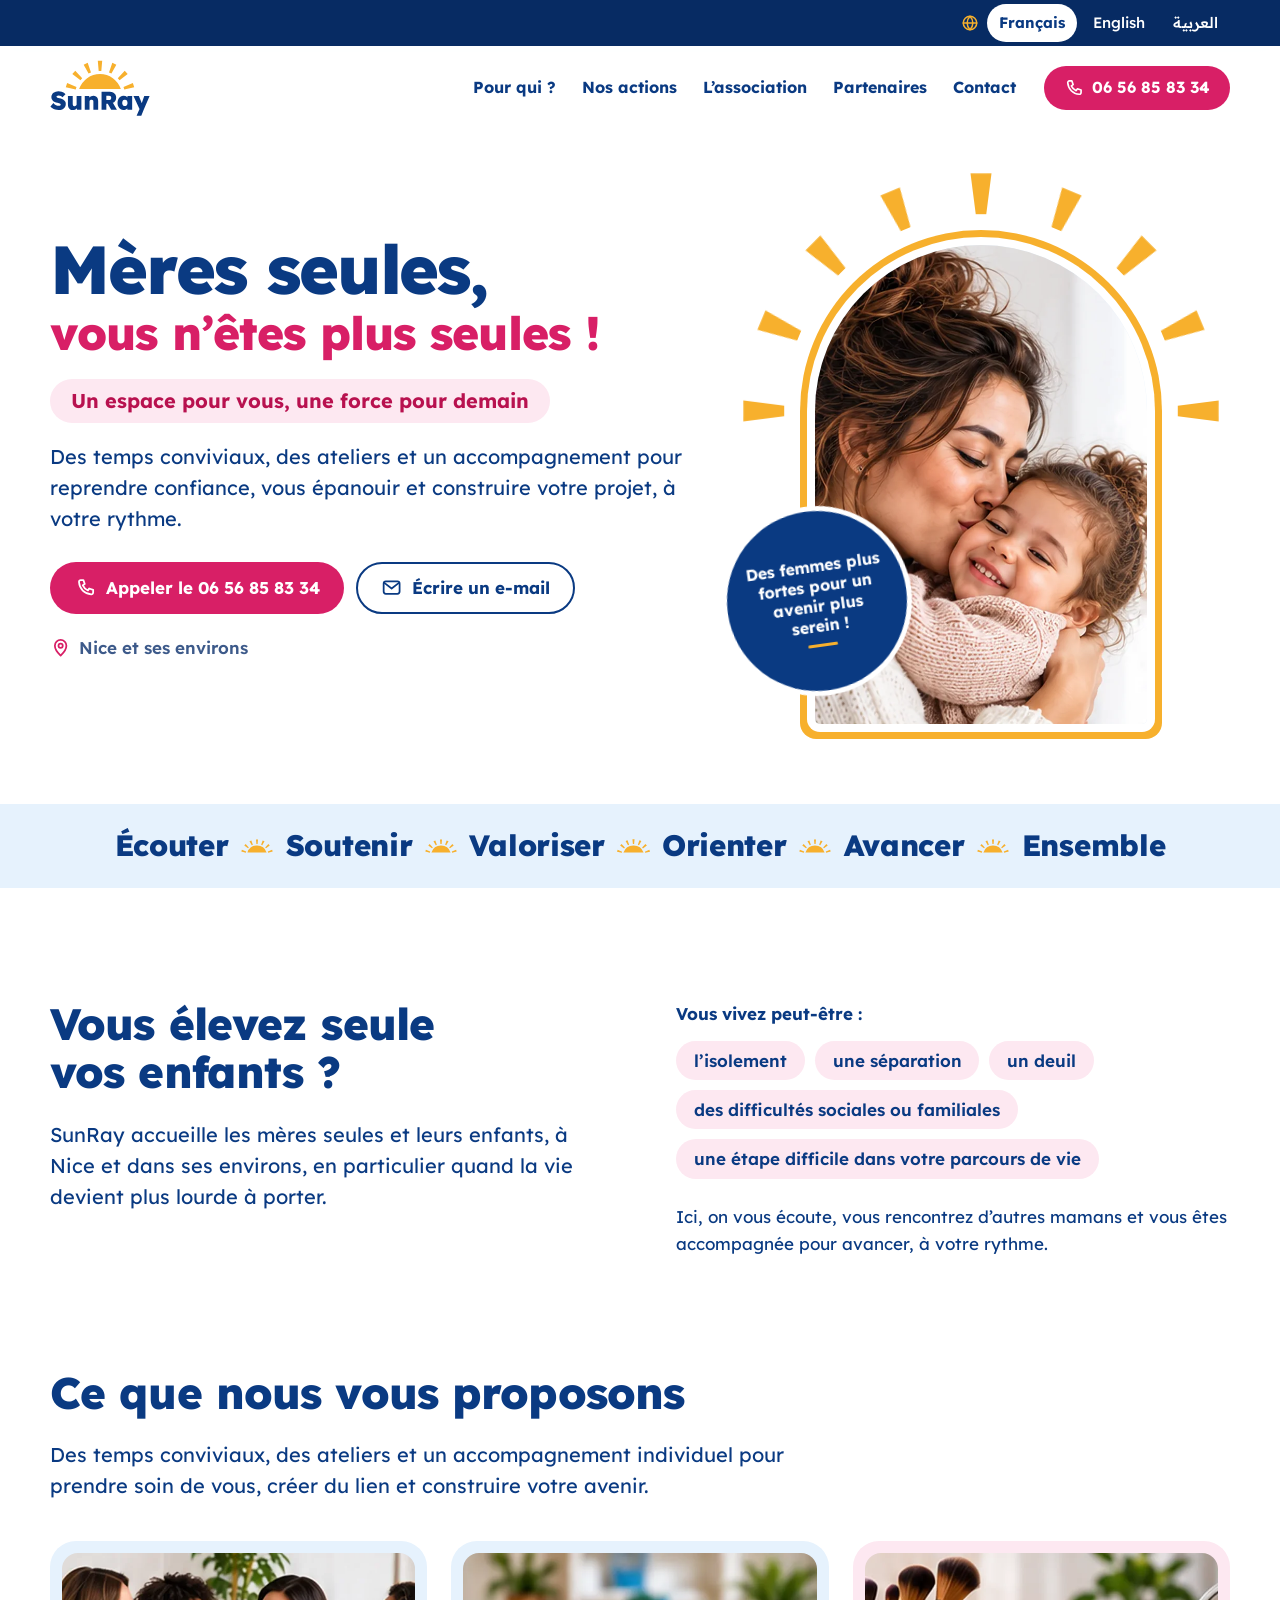
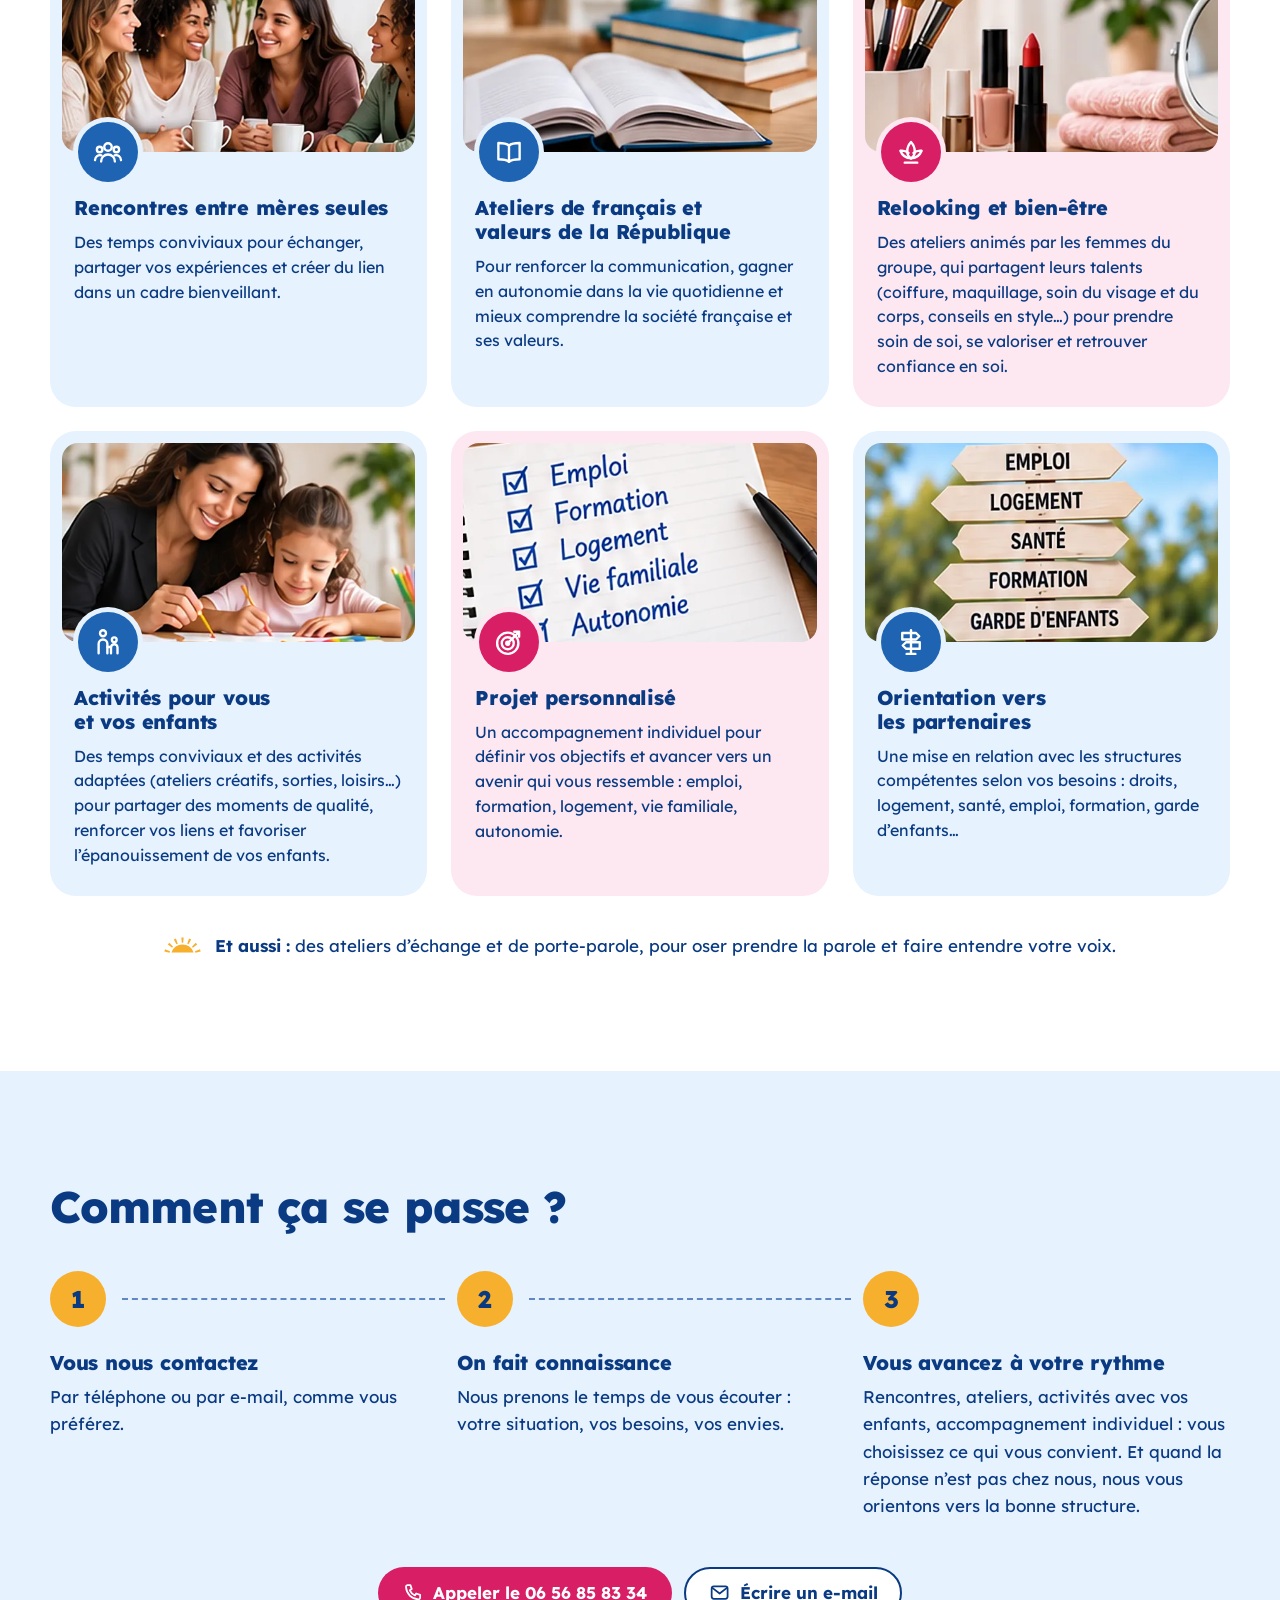
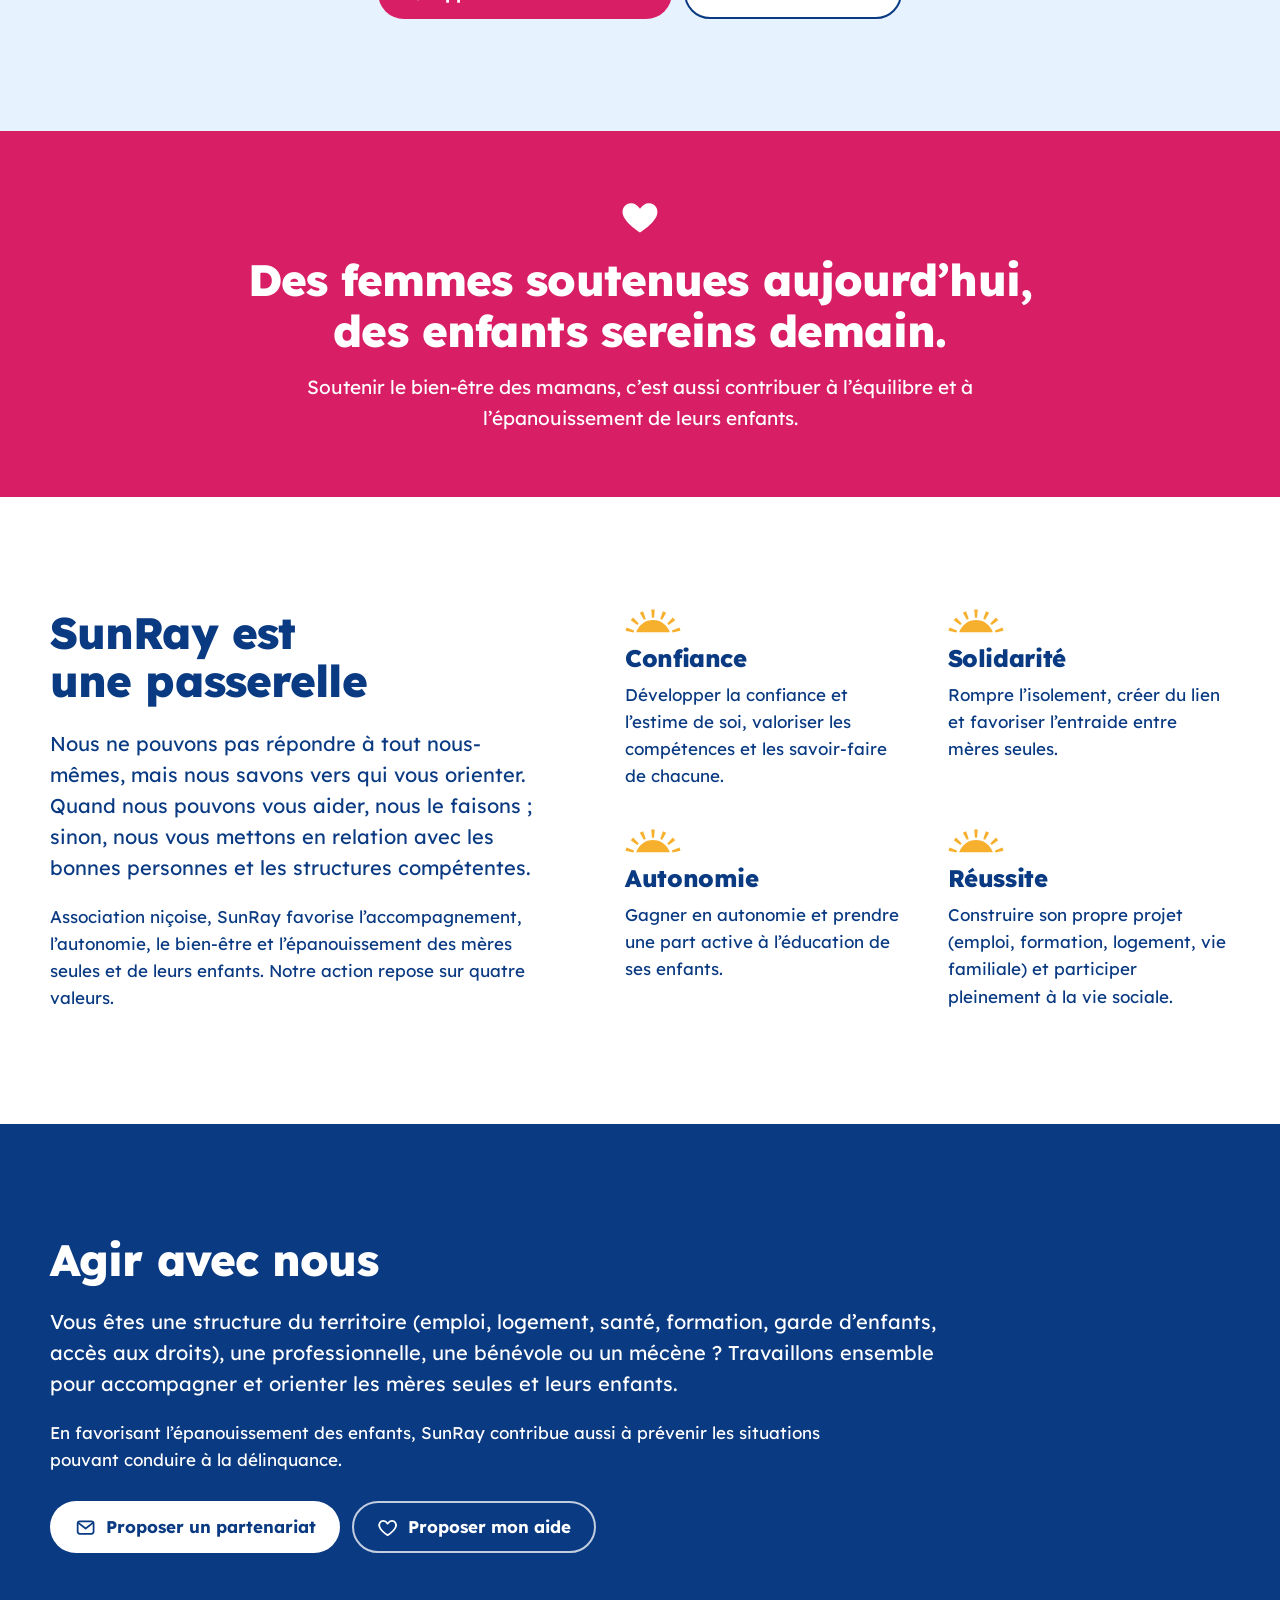
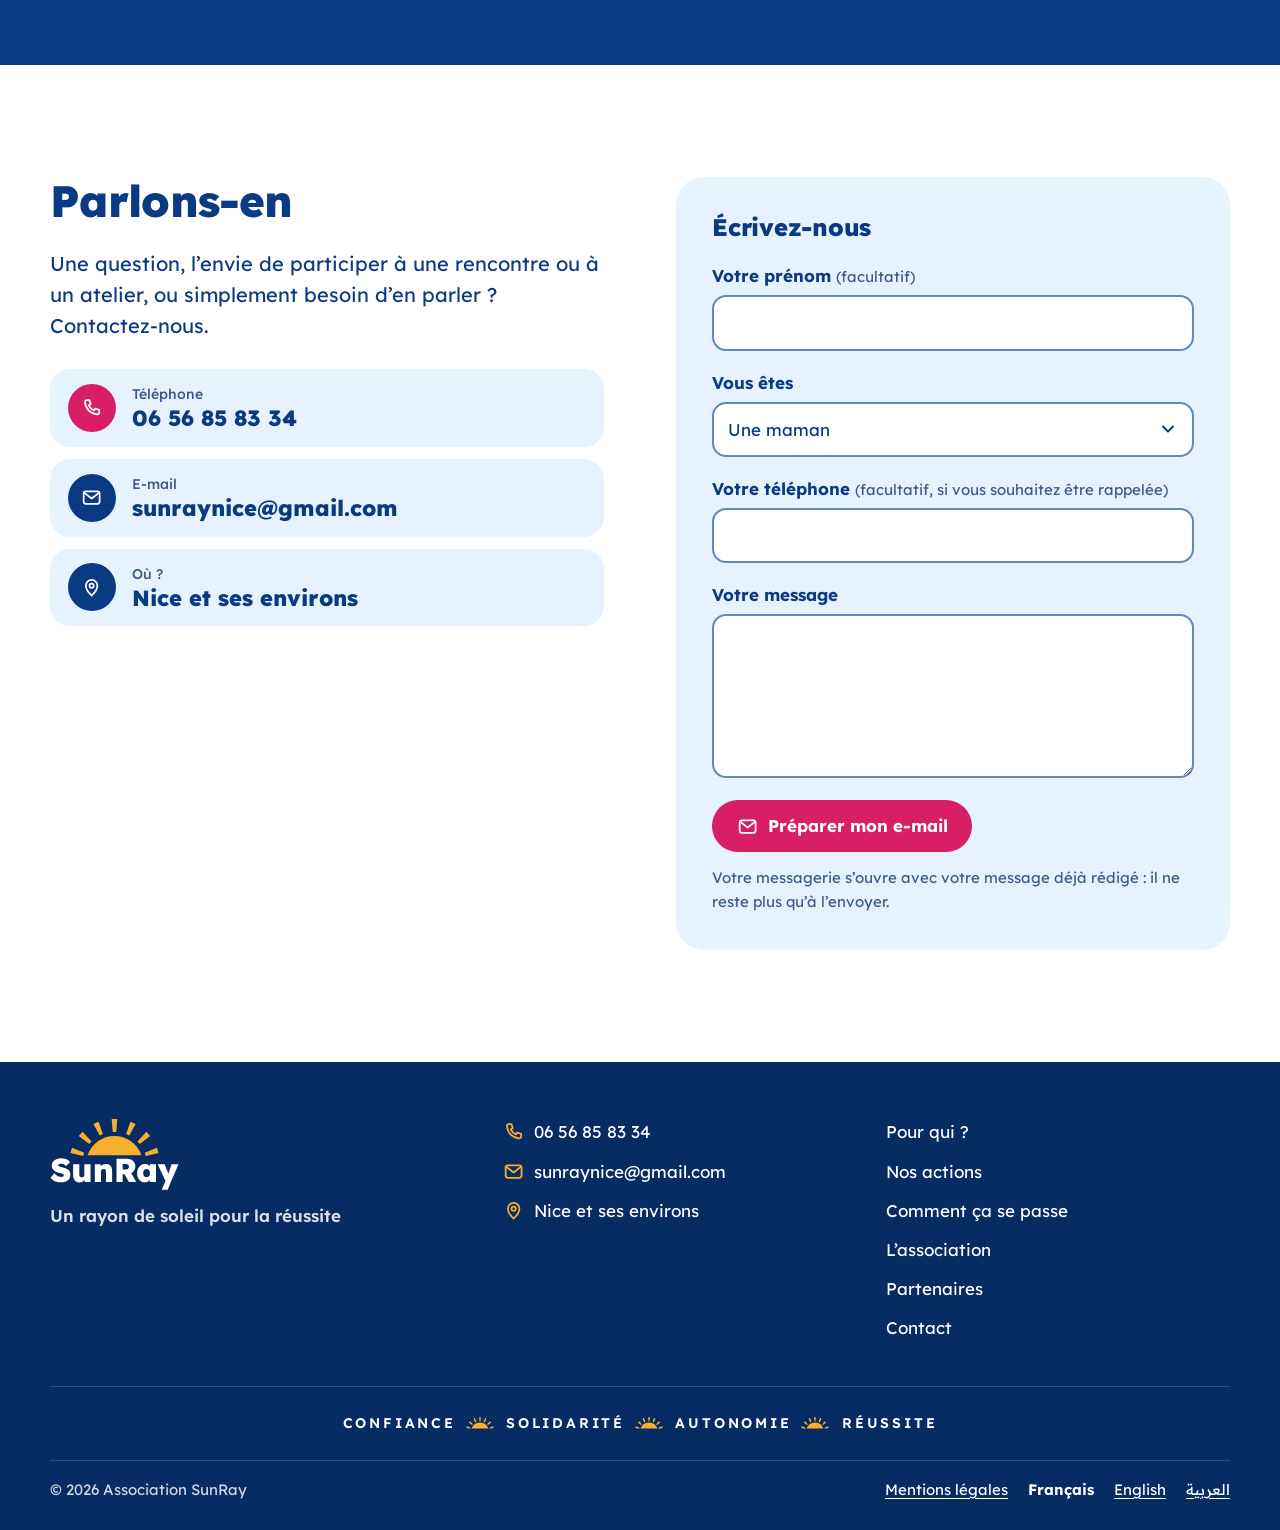
==== commit 0928300a: "Add English and Arabic, made some modifications" ====
--- a/index.html
+++ b/index.html
@@ -1,5 +1,5 @@
 <!doctype html>
-<html lang="fr" class="no-js">
+<html lang="fr" dir="ltr" class="no-js">
 <head>
   <meta charset="utf-8">
   <meta name="viewport" content="width=device-width, initial-scale=1">
@@ -8,11 +8,11 @@
   <meta name="theme-color" content="#0A3A82">
   <script>document.documentElement.className = document.documentElement.className.replace("no-js", "js");</script>
 
-  <!-- Partage sur les réseaux sociaux. Une fois le site en ligne, remplacer le chemin de l’image par l’adresse complète (ex. https://www.votre-site.fr/assets/img/og-sunray.jpg). -->
+  <!-- Partage sur les réseaux sociaux. Une fois le site en ligne, remplacer le chemin de l’image par l’adresse complète. -->
   <meta property="og:type" content="website">
   <meta property="og:locale" content="fr_FR">
   <meta property="og:site_name" content="SunRay">
-  <meta property="og:title" content="SunRay – Mères seules, vous n’êtes pas seules !">
+  <meta property="og:title" content="SunRay – Mères seules, vous n’êtes plus seules !">
   <meta property="og:description" content="Des temps conviviaux, des ateliers et un accompagnement pour reprendre confiance, vous épanouir et construire votre projet, à votre rythme. Nice et ses environs.">
   <meta property="og:image" content="assets/img/og-sunray.jpg">
   <meta name="twitter:card" content="summary_large_image">
@@ -31,6 +31,7 @@
     "alternateName": "Association SunRay",
     "slogan": "Un rayon de soleil pour la réussite",
     "description": "Association qui accompagne les mères seules et leurs enfants à Nice et ses environs : rencontres, ateliers, accompagnement individuel et orientation vers les partenaires.",
+    "inLanguage": "fr",
     "telephone": "+33656858334",
     "email": "sunraynice@gmail.com",
     "areaServed": "Nice et ses environs",
@@ -41,7 +42,6 @@
 <body id="top">
   <a class="skip-link" href="#contenu">Aller au contenu</a>
 
-  <!-- Icônes -->
   <svg class="sprite" aria-hidden="true" focusable="false">
     <symbol id="i-phone" viewBox="0 0 24 24"><path d="M6.5 3.5h3l1.5 4.5-2.2 1.4a12 12 0 0 0 5.8 5.8l1.4-2.2 4.5 1.5v3a2 2 0 0 1-2.2 2C10.6 18.9 5.1 13.4 4.5 5.7a2 2 0 0 1 2-2.2z"/></symbol>
     <symbol id="i-mail" viewBox="0 0 24 24"><rect x="3" y="5" width="18" height="14" rx="2.5"/><path d="M3.8 6.6 12 13l8.2-6.4"/></symbol>
@@ -53,10 +53,26 @@
     <symbol id="i-family" viewBox="0 0 24 24"><circle cx="8" cy="5" r="2.4"/><path d="M4.5 21v-7.5a3.5 3.5 0 0 1 7 0V21"/><circle cx="17" cy="10.2" r="1.9"/><path d="M14.4 21v-4.6a2.6 2.6 0 0 1 5.2 0V21"/><path d="M11.5 16h2.9"/></symbol>
     <symbol id="i-target" viewBox="0 0 24 24"><circle cx="11" cy="13" r="8.5"/><circle cx="11" cy="13" r="4.8"/><circle cx="11" cy="13" r="1.2"/><path d="m11 13 8.5-8.5"/><path d="M16.2 3.8h3.9v3.9"/></symbol>
     <symbol id="i-signpost" viewBox="0 0 24 24"><path d="M12 2.5v19"/><path d="M5 4.8h11l2.6 2.6-2.6 2.6H5z"/><path d="M19 12.2H8l-2.6 2.6L8 17.4h11z"/><path d="M8.5 21.5h7"/></symbol>
+    <symbol id="i-globe" viewBox="0 0 24 24"><circle cx="12" cy="12" r="9"/><path d="M3 12h18"/><path d="M12 3c2.5 2.6 3.8 5.6 3.8 9s-1.3 6.4-3.8 9c-2.5-2.6-3.8-5.6-3.8-9S9.5 5.6 12 3z"/></symbol>
     <symbol id="i-menu" viewBox="0 0 24 24"><path d="M4 7h16M4 12h16M4 17h16"/></symbol>
     <symbol id="i-close" viewBox="0 0 24 24"><path d="M6 6l12 12M18 6 6 18"/></symbol>
     <symbol id="i-sun" viewBox="-158 -162 316 134"><path d="M-94.74 -32 A100 100 0 0 1 94.74 -32 Z"/><path d="M110.27 -29.52 L155.26 -39.93 L149.08 -58.95 L106.57 -40.93 Z M88.73 -71.82 L125.59 -99.63 L112.21 -114.49 L80.70 -80.74 Z M51.85 -101.70 L74.21 -142.10 L55.94 -150.23 L40.89 -106.58 Z M6.00 -114.00 L10.00 -160.00 L-10.00 -160.00 L-6.00 -114.00 Z M-40.89 -106.58 L-55.94 -150.23 L-74.21 -142.10 L-51.85 -101.70 Z M-80.70 -80.74 L-112.21 -114.49 L-125.59 -99.63 L-88.73 -71.82 Z M-106.57 -40.93 L-149.08 -58.95 L-155.26 -39.93 L-110.27 -29.52 Z"/></symbol>
   </svg>
+
+
+  <div class="lang-bar">
+    <div class="container lang-bar-inner">
+      <svg class="icon" aria-hidden="true"><use href="#i-globe"/></svg>
+      <nav class="lang-switch" aria-label="Langue – Language – اللغة">
+        <ul>
+          <li><a href="index.html" hreflang="fr" lang="fr" aria-current="page">Français</a></li>
+          <li><a href="en/index.html" hreflang="en" lang="en">English</a></li>
+          <li><a href="ar/index.html" hreflang="ar" lang="ar" dir="rtl">العربية</a></li>
+        </ul>
+      </nav>
+    </div>
+  </div>
+
 
   <header class="site-header">
     <div class="container header-inner">
@@ -91,7 +107,7 @@
         <div class="hero-text">
           <h1 id="hero-title">
             <span class="h1-main">Mères seules,</span>
-            <span class="h1-sub">vous n’êtes pas seules&nbsp;!</span>
+            <span class="h1-sub">vous n’êtes plus seules&nbsp;!</span>
           </h1>
           <p class="hero-tagline">Un espace pour vous, une force pour&nbsp;demain</p>
           <p class="hero-lead">Des temps conviviaux, des ateliers et un accompagnement pour reprendre confiance, vous épanouir et construire votre projet, à votre rythme.</p>
@@ -133,7 +149,7 @@
       </div>
     </section>
 
-    <!-- Démarche en six verbes -->
+    <!-- Six verbes -->
     <section class="verbs" aria-label="Notre façon d’agir">
       <div class="container verbs-lines">
         <ul class="verbs-list">
@@ -250,6 +266,7 @@
             <h3>Orientation vers les partenaires</h3>
             <p>Une mise en relation avec les structures compétentes selon vos besoins&nbsp;: droits, logement, santé, emploi, formation, garde d’enfants…</p>
           </article>
+
         </div>
 
         <p class="actions-more"><span><strong>Et aussi&nbsp;:</strong> des ateliers d’échange et de porte-parole, pour oser prendre la parole et faire entendre votre voix.</span></p>
@@ -276,7 +293,7 @@
           <li>
             <span class="step-num" aria-hidden="true">3</span>
             <h3>Vous avancez à votre rythme</h3>
-            <p>Rencontres, ateliers, activités avec vos enfants, accompagnement individuel&nbsp;: vous choisissez ce qui vous convient.</p>
+            <p>Rencontres, ateliers, activités avec vos enfants, accompagnement individuel&nbsp;: vous choisissez ce qui vous convient. Et quand la réponse n’est pas chez nous, nous vous orientons vers la bonne structure.</p>
           </li>
         </ol>
         <div class="btn-row btn-row-center">
@@ -303,9 +320,9 @@
     <section id="association" class="section about" aria-labelledby="about-title">
       <div class="container about-grid">
         <div class="about-intro">
-          <h2 id="about-title">Un rayon de soleil pour la réussite</h2>
-          <p class="lead">SunRay est une association niçoise qui favorise l’accompagnement, l’autonomie, le bien-être et l’épanouissement des mères seules et de leurs enfants.</p>
-          <p>Notre action repose sur quatre valeurs.</p>
+          <h2 id="about-title">SunRay est une passerelle</h2>
+          <p class="lead">Nous ne pouvons pas répondre à tout nous-mêmes, mais nous savons vers qui vous orienter. Quand nous pouvons vous aider, nous le faisons&nbsp;; sinon, nous vous mettons en relation avec les bonnes personnes et les structures compétentes.</p>
+          <p>Association niçoise, SunRay favorise l’accompagnement, l’autonomie, le bien-être et l’épanouissement des mères seules et de leurs enfants. Notre action repose sur quatre valeurs.</p>
         </div>
         <dl class="values">
           <div class="value">
@@ -373,7 +390,8 @@
           </ul>
         </div>
 
-        <form id="contact-form" class="contact-form" action="mailto:sunraynice@gmail.com" method="post" enctype="text/plain">
+        <form id="contact-form" class="contact-form" action="mailto:sunraynice@gmail.com" method="post" enctype="text/plain"
+              data-subject="Prise de contact depuis le site" data-greeting="Bonjour," data-phone-label="Téléphone :" data-status="Votre messagerie devrait s’ouvrir. Si rien ne se passe, écrivez-nous directement à sunraynice@gmail.com ou appelez le 06 56 85 83 34.">
           <h3>Écrivez-nous</h3>
           <div class="field">
             <label for="f-prenom">Votre prénom <span class="optional">(facultatif)</span></label>
@@ -390,7 +408,7 @@
           </div>
           <div class="field">
             <label for="f-tel">Votre téléphone <span class="optional">(facultatif, si vous souhaitez être rappelée)</span></label>
-            <input id="f-tel" name="telephone" type="tel" autocomplete="tel" inputmode="tel">
+            <input id="f-tel" name="telephone" type="tel" autocomplete="tel" inputmode="tel" dir="ltr">
           </div>
           <div class="field">
             <label for="f-message">Votre message</label>
@@ -439,8 +457,14 @@
     </div>
     <div class="container footer-legal">
       <p>© <span data-year>2026</span> Association SunRay</p>
-      <a href="mentions-legales.html">Mentions légales</a>
+      <ul class="footer-links">
+        <li><a href="mentions-legales.html">Mentions légales</a></li>
+        <li><a href="index.html" hreflang="fr" lang="fr" aria-current="page">Français</a></li>
+        <li><a href="en/index.html" hreflang="en" lang="en">English</a></li>
+        <li><a href="ar/index.html" hreflang="ar" lang="ar" dir="rtl">العربية</a></li>
+      </ul>
     </div>
+
   </footer>
 
   <aside class="callbar" aria-label="Contact rapide">
--- a/assets/css/style.css
+++ b/assets/css/style.css
@@ -10,6 +10,16 @@
   font-weight: 100 900;
   font-style: normal;
   font-display: swap;
+}
+/* Arabe : Readex Pro, la version arabe de Lexend (chargée seulement s’il y a du texte arabe) */
+@font-face {
+  font-family: "Readex Pro";
+  src: url("../fonts/readex-pro-arabic-var.woff2") format("woff2-variations"),
+       url("../fonts/readex-pro-arabic-var.woff2") format("woff2");
+  font-weight: 160 700;
+  font-style: normal;
+  font-display: swap;
+  unicode-range: U+0600-06FF, U+0750-077F, U+0870-088E, U+0890-0891, U+0897-08E1, U+08E3-08FF, U+200C-200E, U+2010-2011, U+204F, U+2E41, U+FB50-FDFF, U+FE70-FE74, U+FE76-FEFC;
 }
 
 :root {
@@ -50,7 +60,7 @@
   margin: 0;
   background: #fff;
   color: var(--text);
-  font-family: "Lexend", system-ui, -apple-system, "Segoe UI", Roboto, Arial, sans-serif;
+  font-family: "Lexend", "Readex Pro", system-ui, -apple-system, "Segoe UI", Roboto, Arial, sans-serif;
   font-size: 1.0625rem;
   line-height: 1.6;
   text-rendering: optimizeLegibility;
@@ -152,6 +162,31 @@
 .btn-row-center { justify-content: center; }
 @media (max-width: 479px) { .btn-row .btn { width: 100%; } }
 
+/* ---------- Choix de la langue ---------- */
+.lang-bar { background: var(--navy-deep); color: #fff; font-size: .9375rem; }
+.lang-bar-inner {
+  display: flex;
+  align-items: center;
+  justify-content: flex-end;
+  gap: 8px;
+  min-height: 46px;
+}
+.lang-bar .icon { width: 18px; height: 18px; color: var(--sun); }
+.lang-switch ul { display: flex; gap: 4px; margin: 0; padding: 0; list-style: none; }
+.lang-switch a {
+  display: inline-flex;
+  align-items: center;
+  min-height: 38px;
+  padding: 4px 12px;
+  border-radius: 999px;
+  color: #fff;
+  font-weight: 500;
+  line-height: 1.2;
+  text-decoration: none;
+}
+.lang-switch a:hover { background: rgba(255, 255, 255, .14); color: #fff; }
+.lang-switch a[aria-current="page"] { background: #fff; color: var(--navy); font-weight: 700; }
+
 /* ---------- En-tête ---------- */
 .site-header {
   position: sticky;
@@ -200,10 +235,10 @@
 
 .site-nav {
   display: none;
-  position: fixed;
+  position: absolute;
   left: 0;
   right: 0;
-  top: var(--header-h);
+  top: 100%;
   max-height: calc(100vh - var(--header-h));
   overflow-y: auto;
   padding: 8px var(--gutter) 28px;
@@ -347,7 +382,8 @@
   font-weight: 700;
   line-height: 1.25;
   text-align: center;
-  transform: rotate(-8deg);
+  --tilt: -8deg;
+  transform: rotate(var(--tilt));
 }
 .sunrise-bubble::after {
   content: "";
@@ -370,7 +406,7 @@
 }
 @keyframes sunrise-rise { from { opacity: 0; transform: translateY(48px); } to { opacity: 1; transform: none; } }
 @keyframes sunrise-ray  { from { opacity: 0; transform: translateX(-16px); } to { opacity: 1; transform: none; } }
-@keyframes sunrise-pop  { from { opacity: 0; transform: rotate(-8deg) scale(.7); } to { opacity: 1; transform: rotate(-8deg) scale(1); } }
+@keyframes sunrise-pop  { from { opacity: 0; transform: rotate(var(--tilt, -8deg)) scale(.7); } to { opacity: 1; transform: rotate(var(--tilt, -8deg)) scale(1); } }
 
 /* ---------- Six verbes ---------- */
 .verbs { padding: 22px 0; background: var(--sky); }
@@ -714,6 +750,8 @@
 }
 .footer-legal p { margin: 0; }
 .footer-legal a { color: #fff; }
+.footer-links { display: flex; flex-wrap: wrap; gap: 6px 20px; margin: 0; padding: 0; list-style: none; }
+.footer-links a[aria-current="page"] { font-weight: 700; text-decoration: none; }
 
 /* ---------- Barre d'appel (mobile) ---------- */
 .callbar {
@@ -747,9 +785,13 @@
 .callbar a:hover { color: #fff; }
 .js .callbar { transform: translateY(110%); }
 .js.show-callbar .callbar { transform: none; }
-.nav-open .callbar { transform: translateY(110%); }
+.nav-open .callbar,
+.nav-open.show-callbar .callbar { transform: translateY(110%); }
 @media (prefers-reduced-motion: reduce) { .callbar { transition: none; } }
-@media (max-width: 719px) { .site-footer { padding-bottom: calc(68px + env(safe-area-inset-bottom, 0px)); } }
+@media (max-width: 719px) {
+  .site-footer { padding-bottom: calc(68px + env(safe-area-inset-bottom, 0px)); }
+  .page-legal .site-footer { padding-bottom: env(safe-area-inset-bottom, 0px); }
+}
 @media (min-width: 720px) { .callbar { display: none; } }
 
 /* ---------- Mentions légales ---------- */
@@ -760,3 +802,47 @@
 .legal ul { padding-left: 1.2em; }
 .legal .todo { background: var(--blush); color: var(--pink-dark); padding: 0 .3em; border-radius: 4px; font-weight: 600; }
 .back-link { display: inline-flex; align-items: center; gap: 8px; font-weight: 700; }
+
+/* ---------- Arabe : lecture de droite à gauche ---------- */
+[dir="rtl"] .skip-link { left: auto; right: 12px; }
+[dir="rtl"] .nav-toggle { padding: 8px 12px 8px 16px; }
+[dir="rtl"] .sunrise-bubble { --tilt: 8deg; left: auto; right: 0; }
+@media (min-width: 1024px) { [dir="rtl"] .sunrise-bubble { left: auto; right: -14px; } }
+[dir="rtl"] .action-badge { left: auto; right: 16px; }
+[dir="rtl"] .steps li { padding-left: 0; padding-right: 76px; }
+[dir="rtl"] .step-num { left: auto; right: 0; }
+[dir="rtl"] .steps li:not(:last-child)::after { left: auto; right: 27px; border-left: 0; border-right: 2px dashed var(--field-line); }
+@media (min-width: 900px) {
+  [dir="rtl"] .steps li { padding-right: 0; }
+  [dir="rtl"] .steps li:not(:last-child)::after { right: 72px; left: -28px; border-right: 0; }
+}
+[dir="rtl"] .field select { padding-right: 14px; padding-left: 46px; background-position: left 14px center; }
+[dir="rtl"] .field input[type="tel"] { text-align: right; }
+[dir="rtl"] .footer-values li + li::before,
+[dir="rtl"] .footer-values ul + ul::before { margin: 0 .7em 0 .9em; }
+
+/* L’écriture arabe est liée : jamais d’espacement entre les lettres */
+html[lang="ar"] *,
+html[lang="ar"] *::before,
+html[lang="ar"] *::after { letter-spacing: normal !important; }
+html[lang="ar"] body { line-height: 1.8; }
+html[lang="ar"] h1,
+html[lang="ar"] h2,
+html[lang="ar"] h3,
+html[lang="ar"] .verbs-lines,
+html[lang="ar"] .promise-text,
+html[lang="ar"] .value dt,
+html[lang="ar"] .contact-value,
+html[lang="ar"] .step-num { font-weight: 700; }
+html[lang="ar"] h1,
+html[lang="ar"] h2,
+html[lang="ar"] h3 { line-height: 1.4; }
+html[lang="ar"] .hero h1 { font-size: clamp(2rem, 1.25rem + 3.4vw, 3.5rem); line-height: 1.35; }
+html[lang="ar"] .h1-sub { margin-top: .2em; font-size: .8em; }
+html[lang="ar"] .lead,
+html[lang="ar"] .hero-lead { line-height: 1.75; }
+html[lang="ar"] .verbs-lines { line-height: 1.7; }
+html[lang="ar"] .promise-text { line-height: 1.45; }
+html[lang="ar"] .value dt { line-height: 1.4; }
+html[lang="ar"] .sunrise-bubble { line-height: 1.5; }
+html[lang="ar"] .footer-values { font-size: 1rem; text-transform: none; }
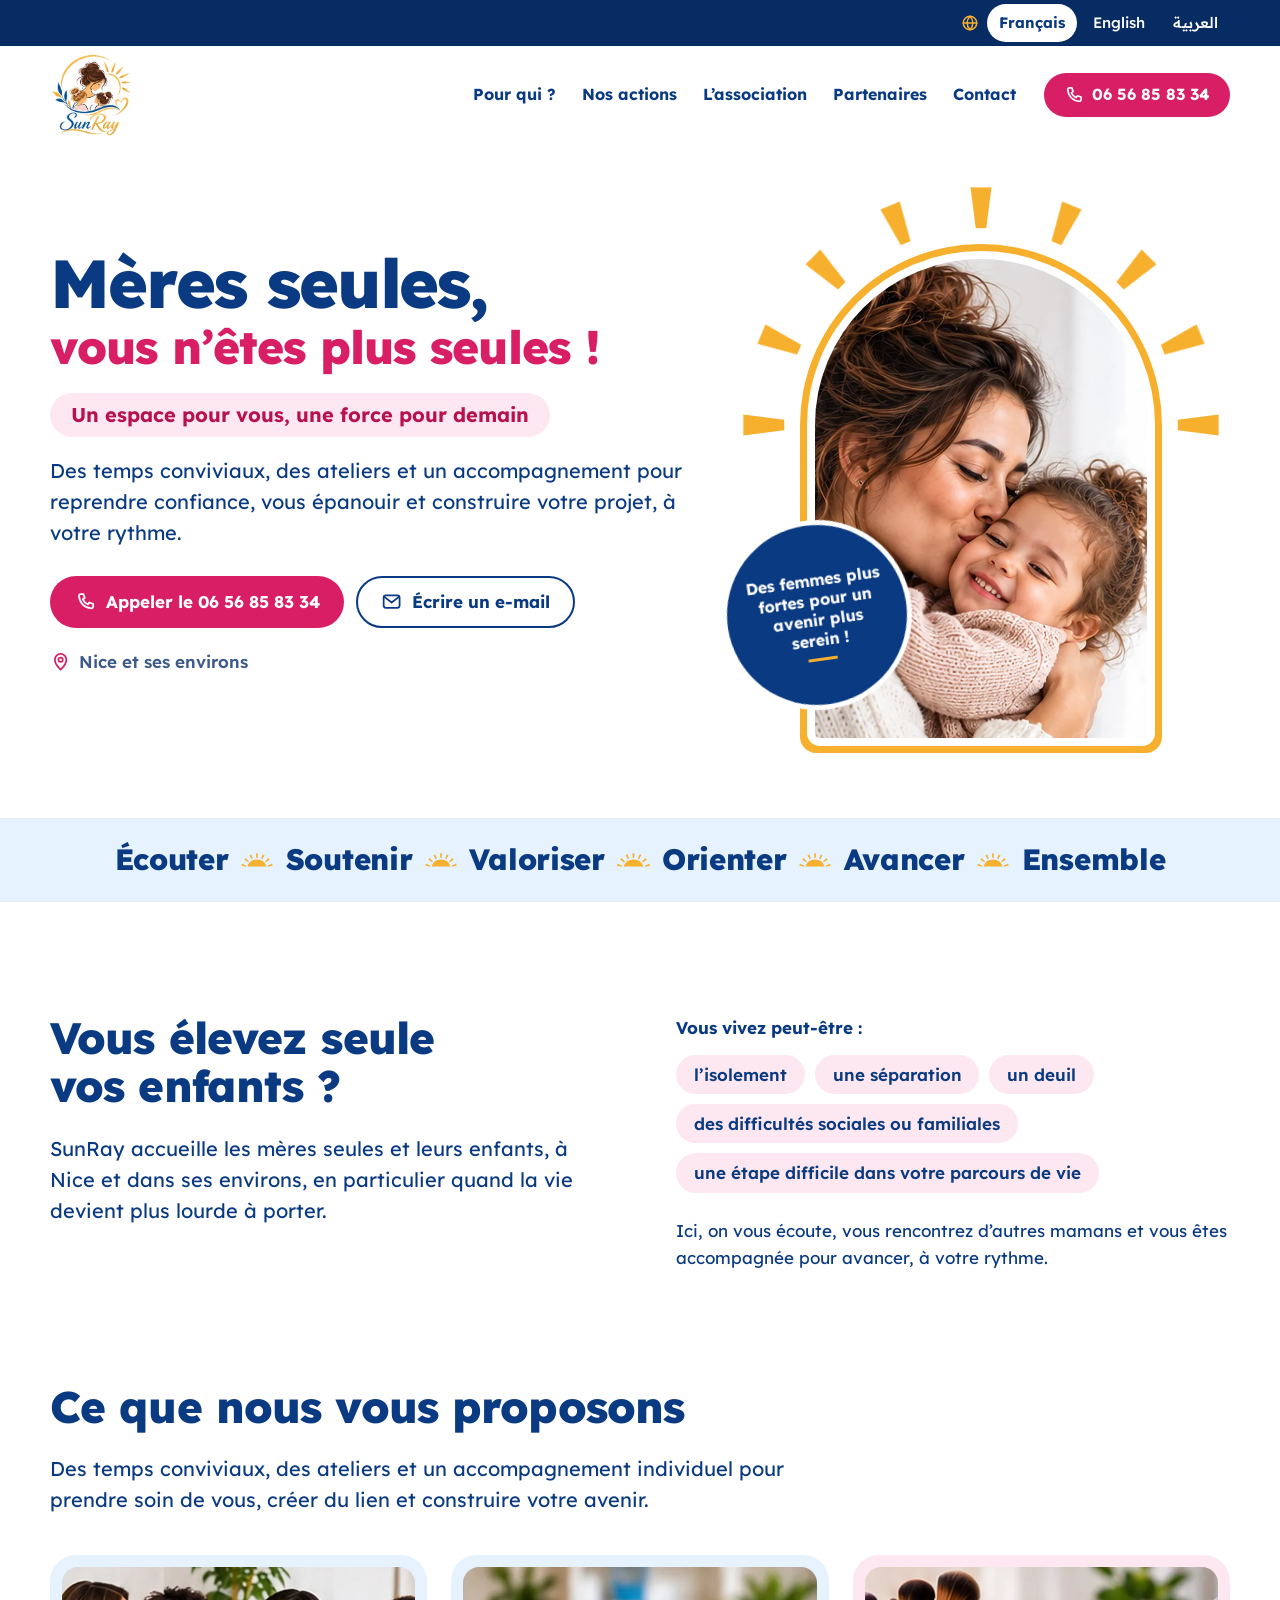
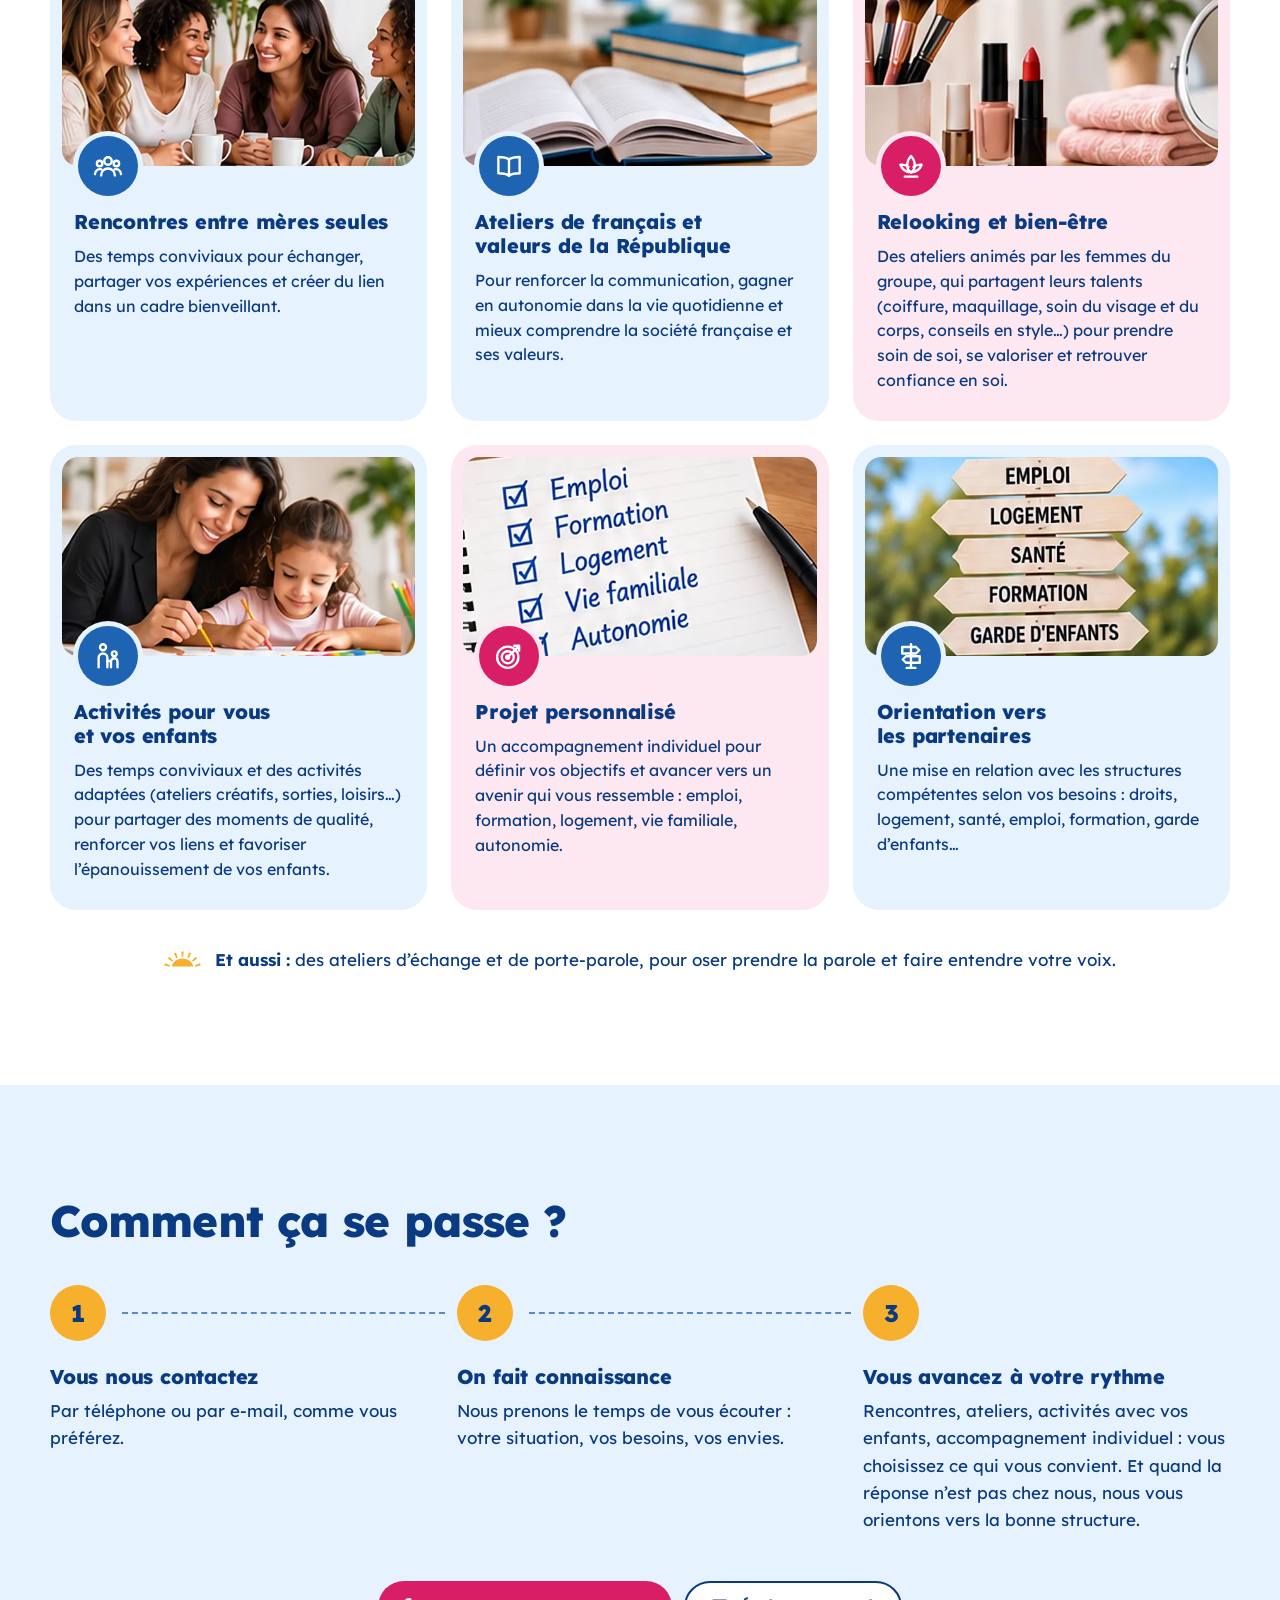
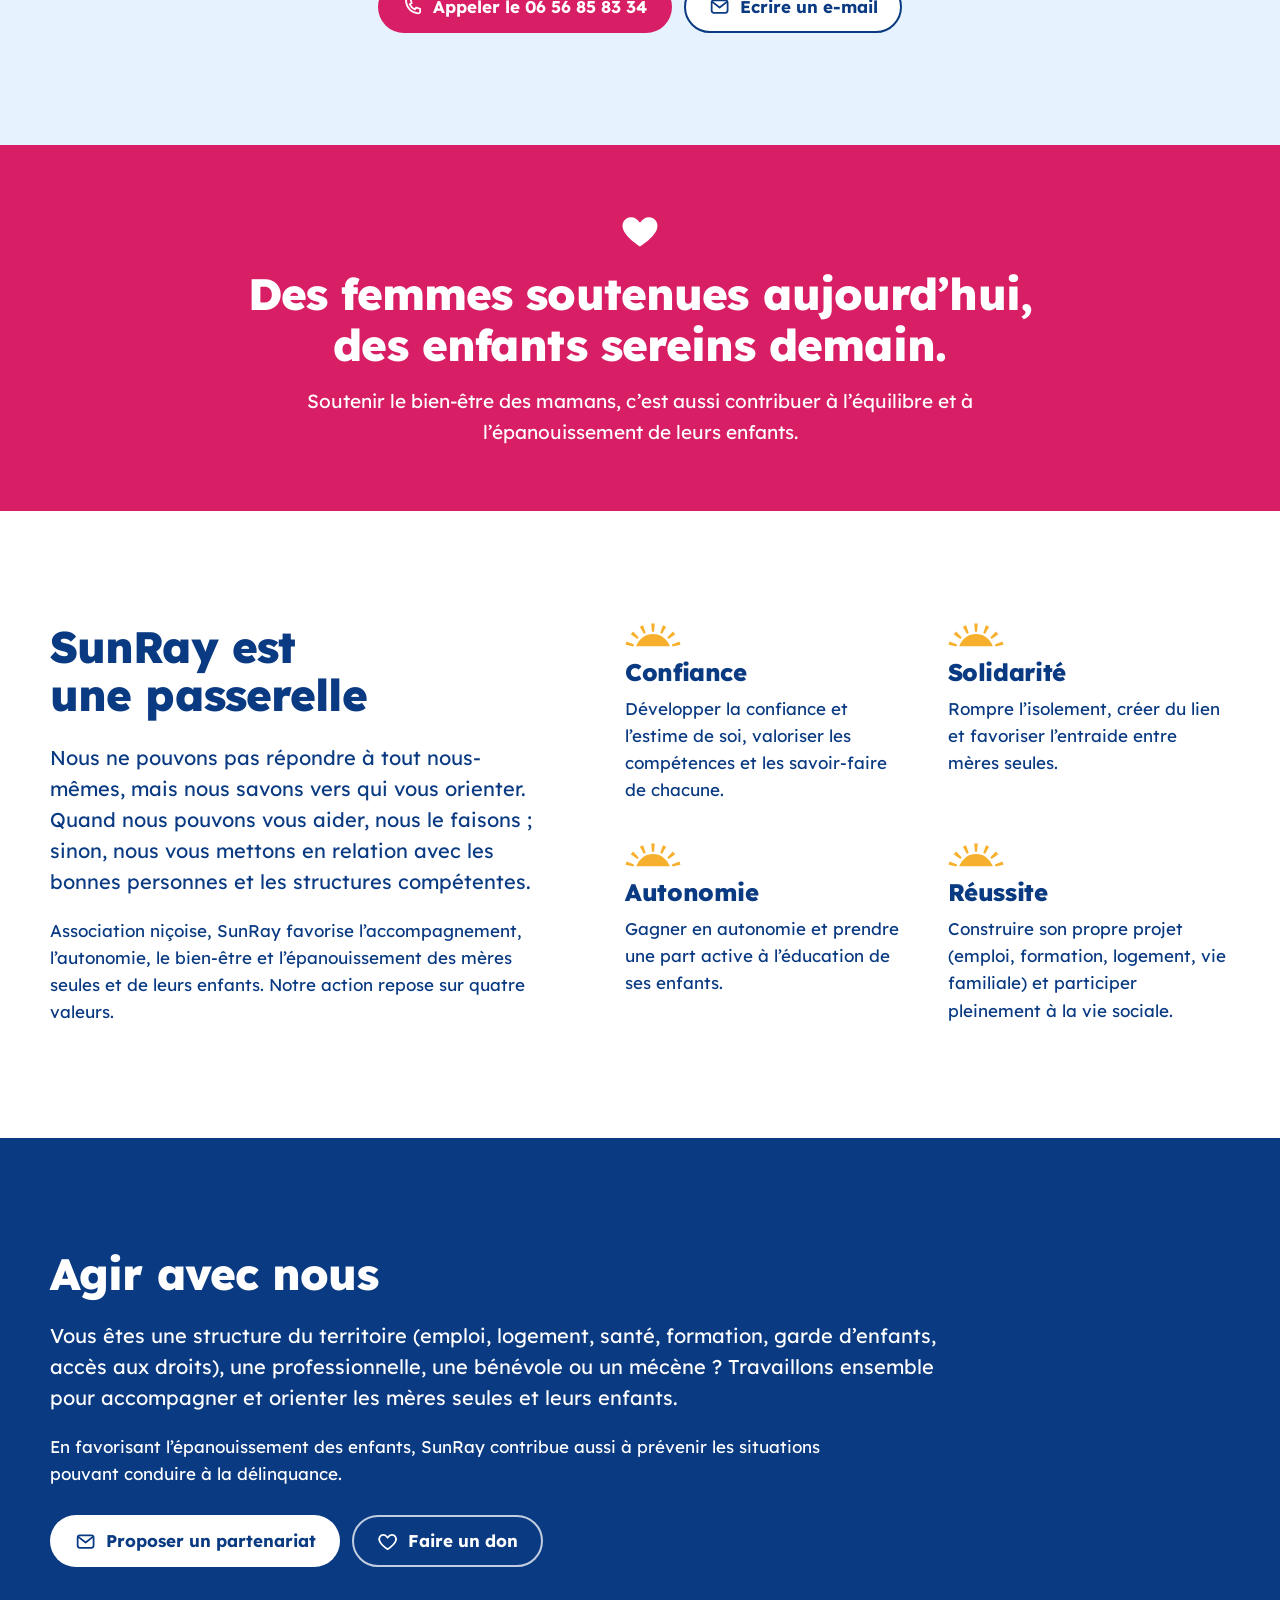
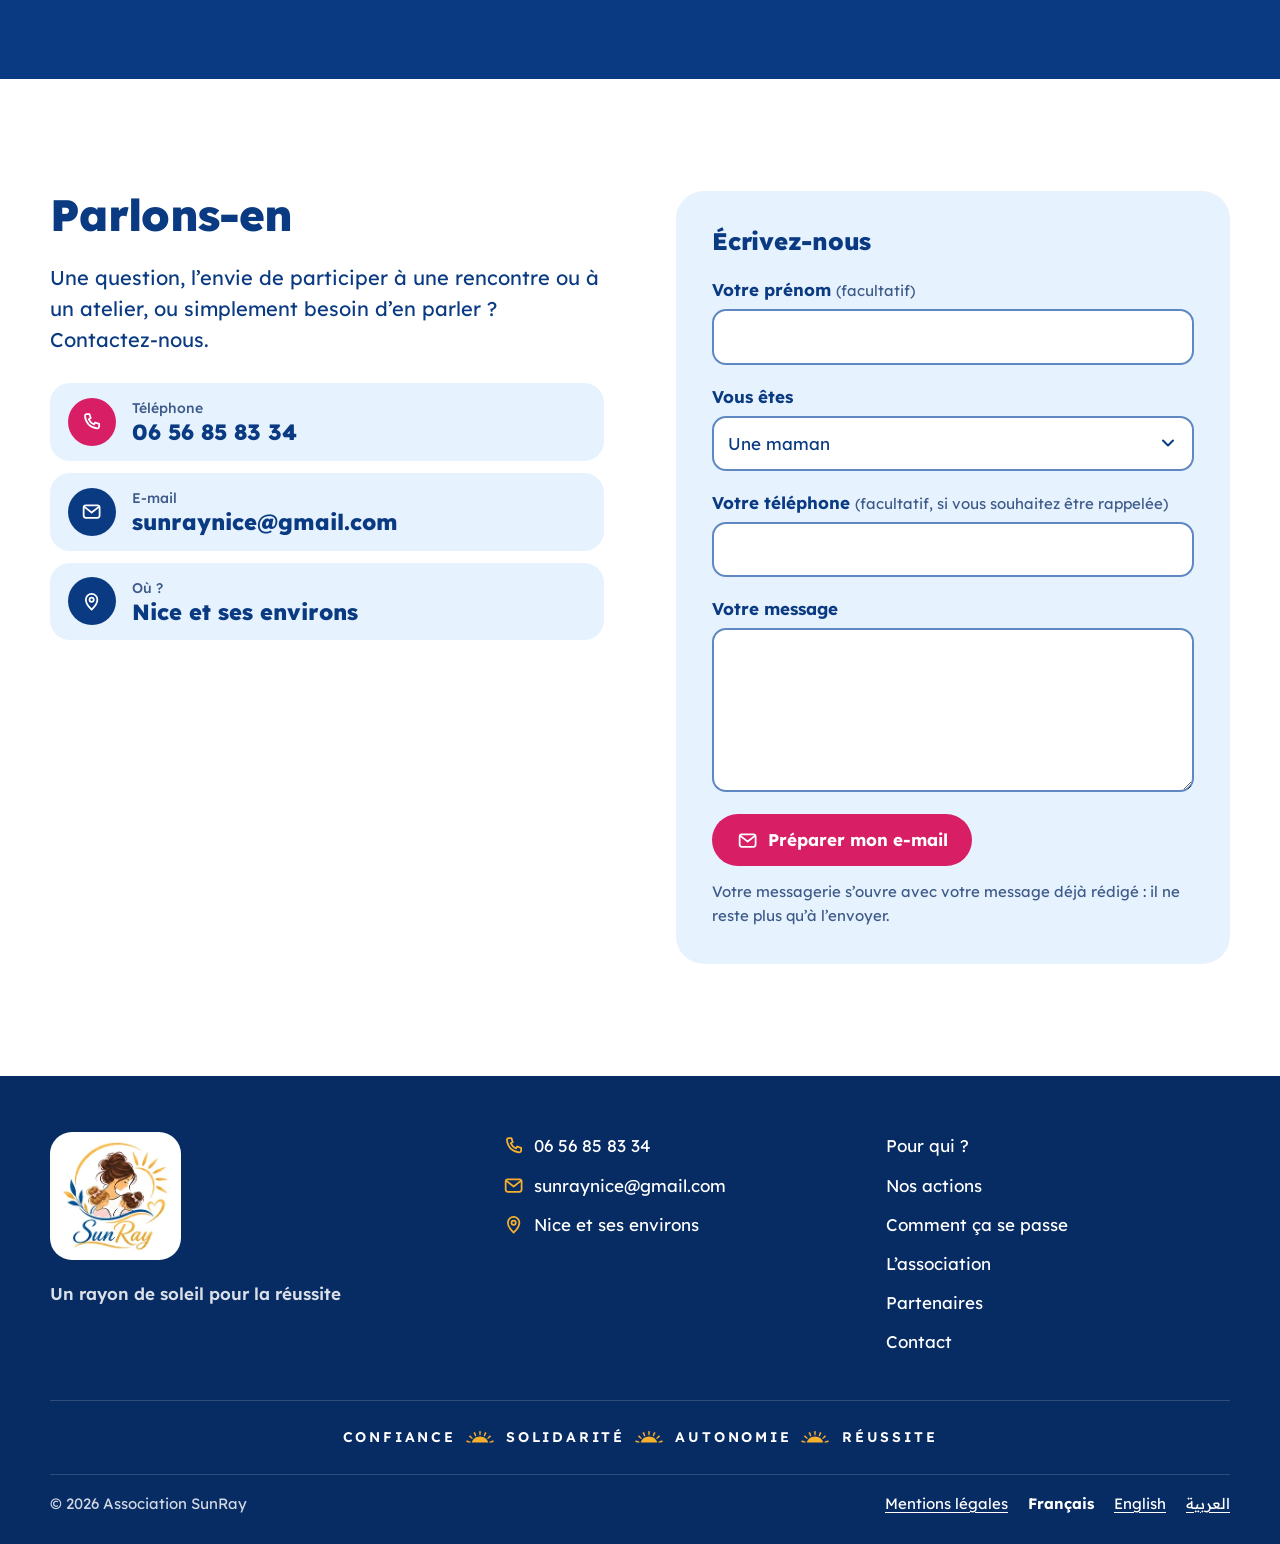
==== commit 3f0c83ce: "logo + make a donation change" ====
--- a/index.html
+++ b/index.html
@@ -17,8 +17,8 @@
   <meta property="og:image" content="assets/img/og-sunray.jpg">
   <meta name="twitter:card" content="summary_large_image">
 
-  <link rel="icon" href="favicon.svg" type="image/svg+xml">
   <link rel="icon" href="favicon-32.png" sizes="32x32" type="image/png">
+  <link rel="icon" href="icon-192.png" sizes="192x192" type="image/png">
   <link rel="apple-touch-icon" href="apple-touch-icon.png">
   <link rel="preload" href="assets/fonts/lexend-latin-var.woff2" as="font" type="font/woff2" crossorigin>
   <link rel="stylesheet" href="assets/css/style.css">
@@ -77,7 +77,10 @@
   <header class="site-header">
     <div class="container header-inner">
       <a class="brand" href="#top" aria-label="SunRay, retour en haut de la page">
-        <img src="assets/img/logo-sunray.svg" alt="" width="104" height="58">
+        <picture>
+          <source type="image/webp" srcset="assets/img/logo-sunray-240.webp 1x, assets/img/logo-sunray-420.webp 2x">
+          <img src="assets/img/logo-sunray-240.jpg" srcset="assets/img/logo-sunray-240.jpg 1x, assets/img/logo-sunray-420.jpg 2x" alt="" width="237" height="240">
+        </picture>
       </a>
       <button class="nav-toggle" type="button" aria-expanded="false" aria-controls="site-nav">
         <svg class="icon icon-open" aria-hidden="true"><use href="#i-menu"/></svg>
@@ -355,8 +358,8 @@
           <a class="btn btn-light" href="mailto:sunraynice@gmail.com?subject=Partenariat%20avec%20SunRay">
             <svg class="icon" aria-hidden="true"><use href="#i-mail"/></svg>Proposer un partenariat
           </a>
-          <a class="btn btn-outline-light" href="mailto:sunraynice@gmail.com?subject=Je%20souhaite%20aider%20SunRay">
-            <svg class="icon" aria-hidden="true"><use href="#i-heart"/></svg>Proposer mon aide
+          <a class="btn btn-outline-light" href="mailto:sunraynice@gmail.com?subject=Je%20souhaite%20faire%20un%20don%20%C3%A0%20SunRay">
+            <svg class="icon" aria-hidden="true"><use href="#i-heart"/></svg>Faire un don
           </a>
         </div>
       </div>
@@ -426,7 +429,12 @@
   <footer class="site-footer">
     <div class="container footer-grid">
       <div class="footer-brand">
-        <img src="assets/img/logo-sunray-blanc.svg" alt="SunRay" width="130" height="72">
+        <div class="footer-logo">
+        <picture>
+          <source type="image/webp" srcset="assets/img/logo-sunray-240.webp 1x, assets/img/logo-sunray-420.webp 2x">
+          <img src="assets/img/logo-sunray-240.jpg" srcset="assets/img/logo-sunray-240.jpg 1x, assets/img/logo-sunray-420.jpg 2x" alt="SunRay" width="237" height="240">
+        </picture>
+        </div>
         <p>Un rayon de soleil pour la réussite</p>
       </div>
       <ul class="footer-contact">
--- a/assets/css/style.css
+++ b/assets/css/style.css
@@ -38,13 +38,13 @@
 
   --gutter: 20px;
   --maxw: 1180px;
-  --header-h: 68px;
+  --header-h: 74px;
   --section-y: 64px;
 
   --sun-mark: url("data:image/svg+xml,%3Csvg xmlns='http://www.w3.org/2000/svg' viewBox='-158 -162 316 134'%3E%3Cg fill='%23F7B02D'%3E%3Cpath d='M-94.74 -32 A100 100 0 0 1 94.74 -32 Z'/%3E%3Cpath d='M110.27 -29.52 L155.26 -39.93 L149.08 -58.95 L106.57 -40.93 Z M88.73 -71.82 L125.59 -99.63 L112.21 -114.49 L80.70 -80.74 Z M51.85 -101.70 L74.21 -142.10 L55.94 -150.23 L40.89 -106.58 Z M6.00 -114.00 L10.00 -160.00 L-10.00 -160.00 L-6.00 -114.00 Z M-40.89 -106.58 L-55.94 -150.23 L-74.21 -142.10 L-51.85 -101.70 Z M-80.70 -80.74 L-112.21 -114.49 L-125.59 -99.63 L-88.73 -71.82 Z M-106.57 -40.93 L-149.08 -58.95 L-155.26 -39.93 L-110.27 -29.52 Z'/%3E%3C/g%3E%3C/svg%3E");
 }
-@media (min-width: 720px)  { :root { --gutter: 32px; --header-h: 76px; --section-y: 88px; } }
-@media (min-width: 1024px) { :root { --gutter: 40px; --header-h: 84px; --section-y: 112px; } }
+@media (min-width: 720px)  { :root { --gutter: 32px; --header-h: 86px; --section-y: 88px; } }
+@media (min-width: 1024px) { :root { --gutter: 40px; --header-h: 98px; --section-y: 112px; } }
 
 /* ---------- Base ---------- */
 *, *::before, *::after { box-sizing: border-box; }
@@ -192,14 +192,11 @@
   position: sticky;
   top: 0;
   z-index: 50;
-  background: rgba(255, 255, 255, .97);
+  background: #fff;   /* opaque, so the logo's white background blends in */
   border-bottom: 1px solid transparent;
   transition: border-color .2s ease;
 }
 .site-header.is-scrolled { border-bottom-color: var(--sky-line); }
-@supports ((-webkit-backdrop-filter: blur(1px)) or (backdrop-filter: blur(1px))) {
-  .site-header { background: rgba(255, 255, 255, .9); -webkit-backdrop-filter: saturate(1.4) blur(10px); backdrop-filter: saturate(1.4) blur(10px); }
-}
 
 .header-inner {
   display: flex;
@@ -209,9 +206,9 @@
   height: var(--header-h);
 }
 .brand { display: block; flex: none; border-radius: 8px; }
-.brand img { display: block; width: auto; height: 46px; }
-@media (min-width: 720px)  { .brand img { height: 52px; } }
-@media (min-width: 1024px) { .brand img { height: 56px; } }
+.brand img { display: block; width: auto; height: 62px; }
+@media (min-width: 720px)  { .brand img { height: 72px; } }
+@media (min-width: 1024px) { .brand img { height: 84px; } }
 
 .nav-toggle {
   display: inline-flex;
@@ -694,7 +691,8 @@
 @media (min-width: 720px) {
   .footer-grid { grid-template-columns: 1.2fr 1fr 1fr; gap: 40px; }
 }
-.footer-brand img { display: block; width: auto; height: 72px; }
+.footer-logo { display: inline-block; padding: 8px 10px; border-radius: 22px; background: #fff; }
+.footer-logo img { display: block; width: auto; height: 112px; }
 .footer-brand p { margin: 12px 0 0; color: rgba(255, 255, 255, .85); font-weight: 600; }
 .footer-contact,
 .footer-nav ul { display: grid; align-content: start; gap: 12px; margin: 0; padding: 0; list-style: none; }
